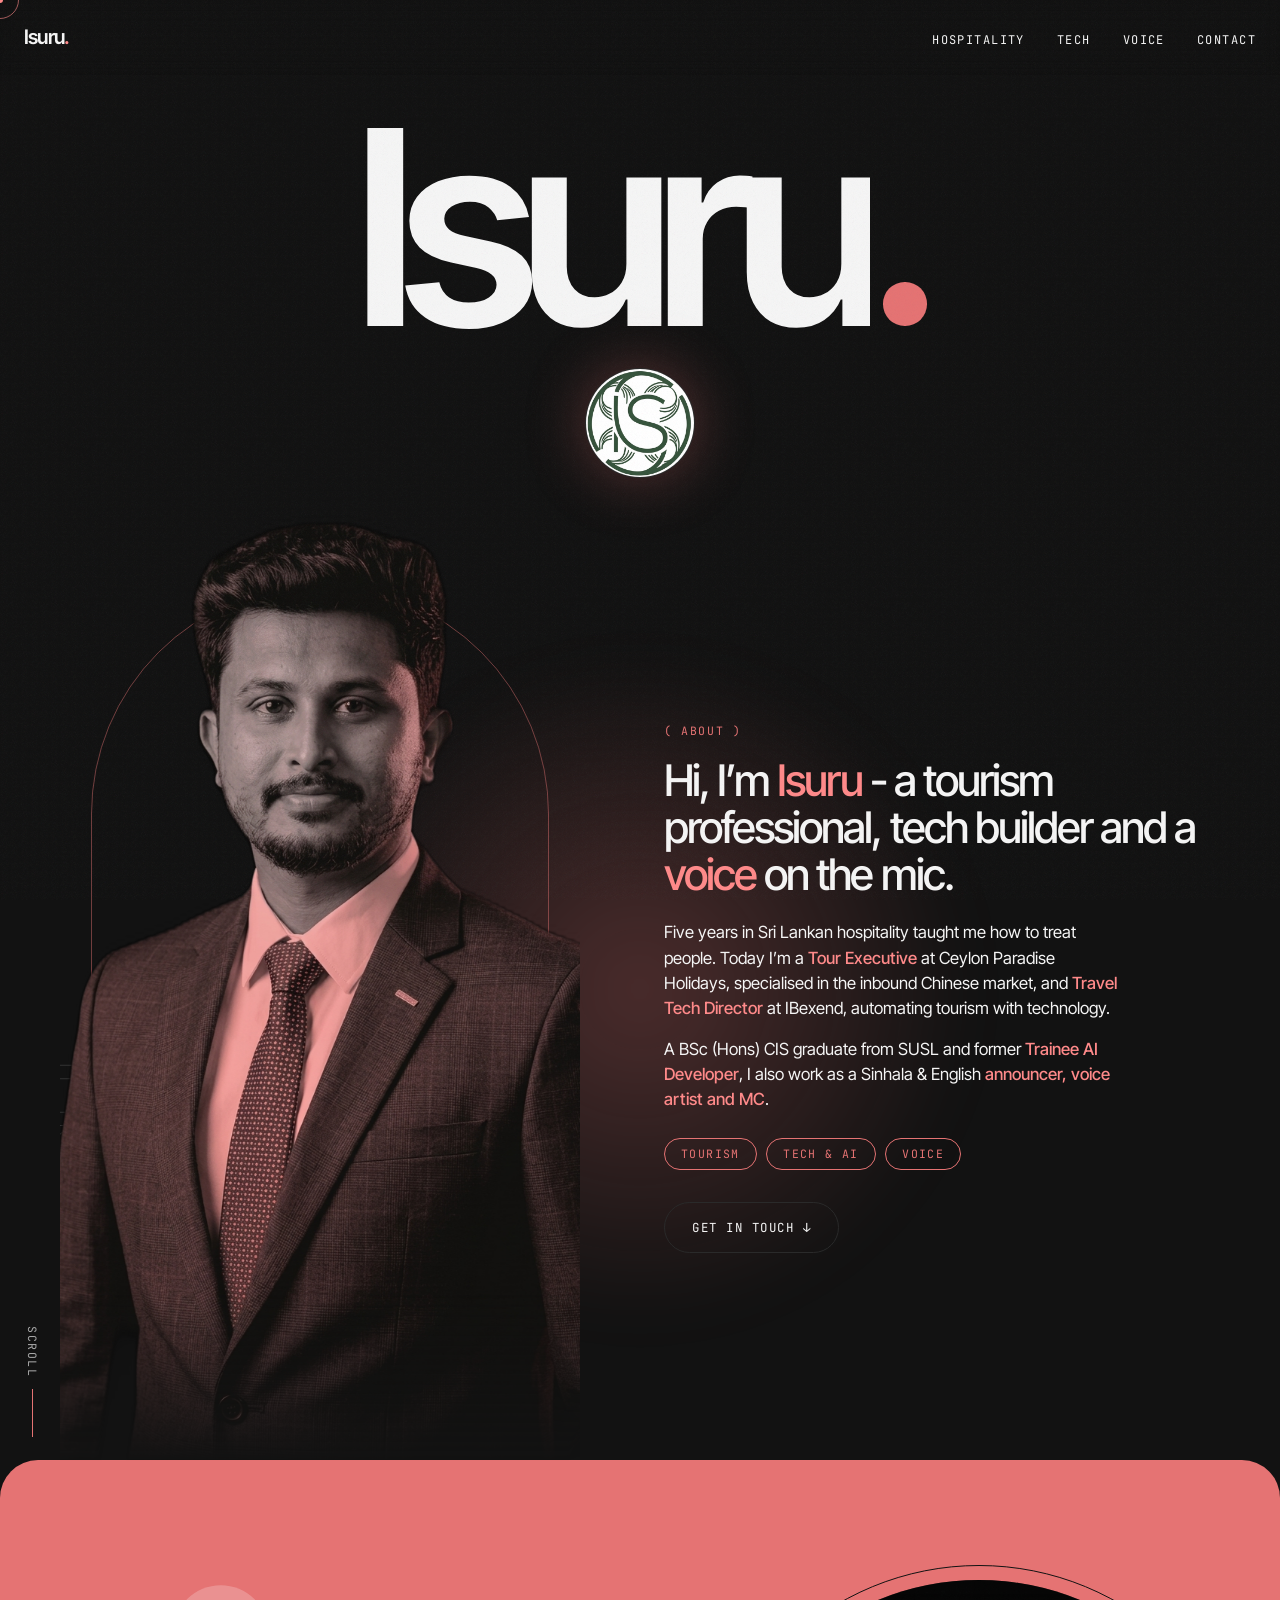
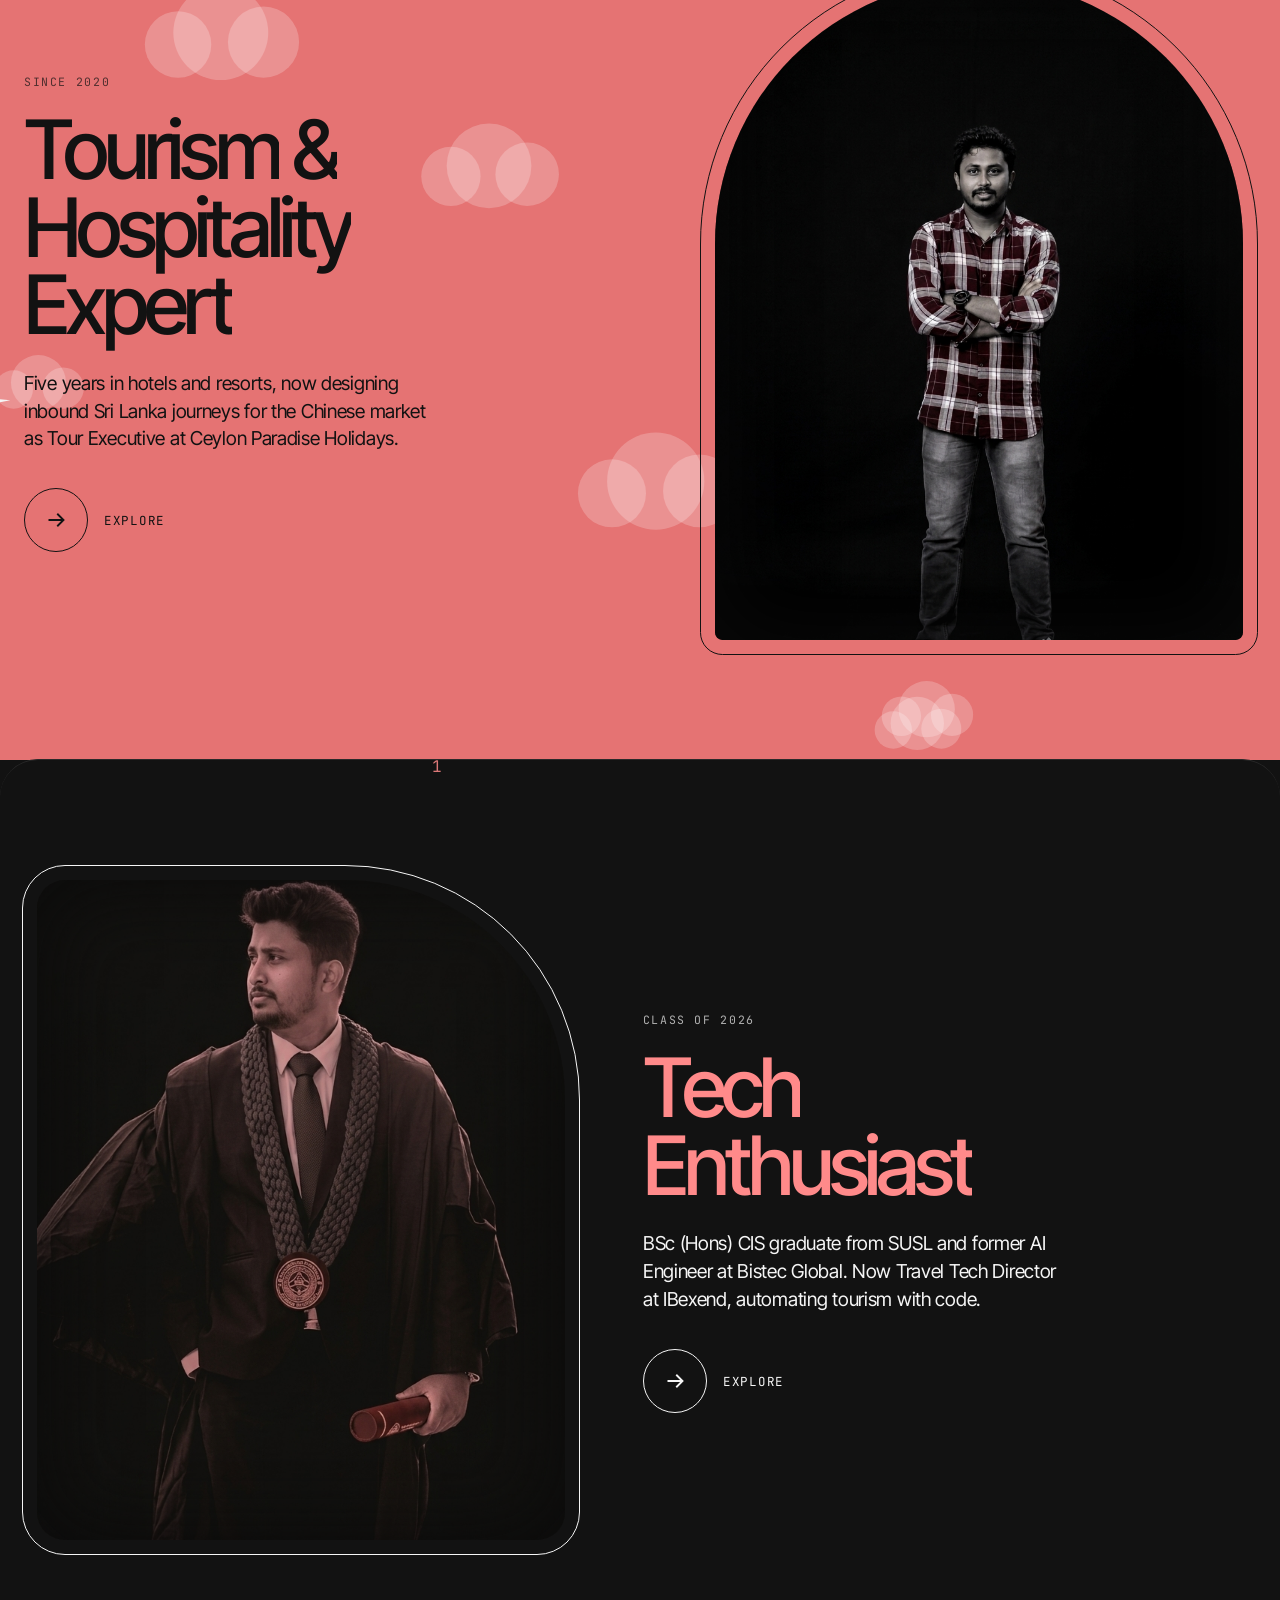
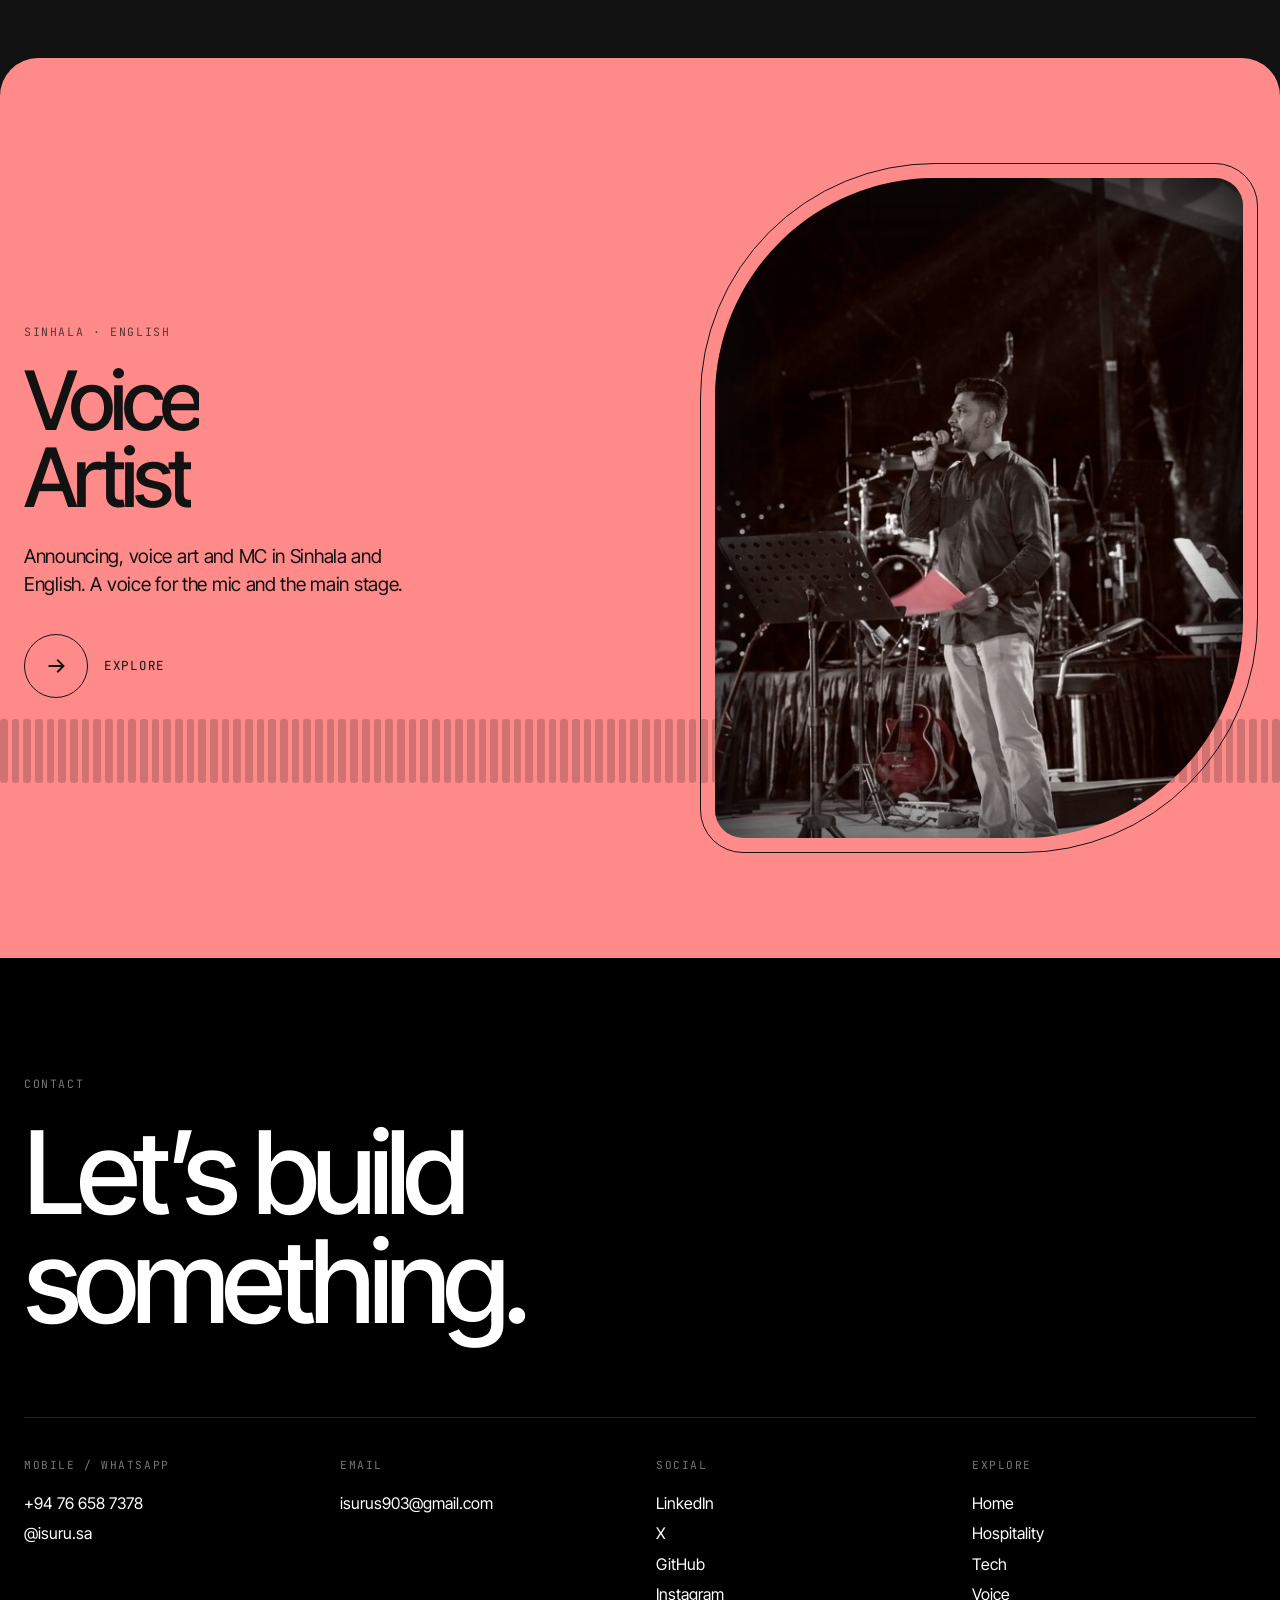
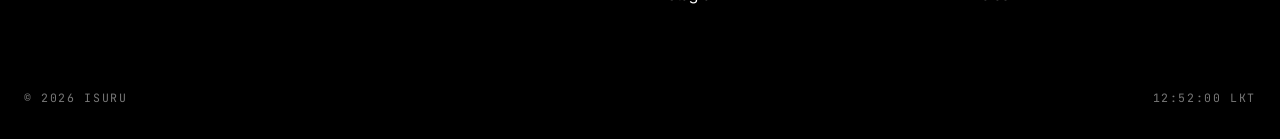
==== index.html @ de9cb466 "Enhance index.html with metadata and content updates Added Open Graph and Twitter Card metadata for " ====
<!doctype html>
<html lang="en">
<head>
  <meta charset="utf-8">
  <meta name="viewport" content="width=device-width,initial-scale=1">
  <title>Isuru | Tourism, Tech & Voice</title>
  <meta name="description" content="Personal portfolio of Isuru: tourism and hospitality expert, tech enthusiast and voice artist from Sri Lanka.">
  <meta name="theme-color" content="#121212">
  <link rel="icon" href="img/logo-icon.png">
  
  <!-- Fonts & Styles -->
  <link rel="preconnect" href="https://fonts.googleapis.com">
  <link rel="preconnect" href="https://fonts.gstatic.com" crossorigin>
  <link href="https://fonts.googleapis.com/css2?family=Inter+Tight:wght@400;500;600&family=JetBrains+Mono:wght@400;500&display=swap" rel="stylesheet">
  <link rel="stylesheet" href="css/style.css">

  <!-- Open Graph / Social Media Snippets -->
  <meta property="og:type" content="website">
  <meta property="og:url" content="https://helloisuru.vercel.app/">
  <meta property="og:title" content="Isuru | Tourism, Tech & Voice">
  <meta property="og:description" content="Personal portfolio of Isuru: tourism and hospitality expert, travel tech director, and voice artist from Sri Lanka.">
  <meta property="og:image" content="https://helloisuru.vercel.app/img/head-cutout.png">

  <!-- Twitter Card Snippets -->
  <meta name="twitter:card" content="summary_large_image">
  <meta name="twitter:title" content="Isuru | Tourism, Tech & Voice">
  <meta name="twitter:description" content="Personal portfolio of Isuru: tourism and hospitality expert, travel tech director, and voice artist from Sri Lanka.">
  <meta name="twitter:image" content="https://helloisuru.vercel.app/img/head-cutout.png">

  <!-- JSON-LD Structured Data for Google Sitelinks & Rich Search -->
  <script type="application/ld+json">
  {
    "@context": "https://schema.org",
    "@graph": [
      {
        "@type": "WebSite",
        "@id": "https://helloisuru.vercel.app/#website",
        "url": "https://helloisuru.vercel.app/",
        "name": "Isuru Portfolio",
        "description": "Tourism, Tech & Voice Portfolio of Isuru",
        "publisher": {
          "@type": "Person",
          "name": "Isuru Sampath Aththanayake",
          "jobTitle": "Travel Tech Director & Tourism Professional",
          "url": "https://helloisuru.vercel.app/",
          "sameAs": [
            "https://www.linkedin.com/in/isuru-aththanayake-7a70ab220/",
            "https://github.com/isuru963",
            "https://x.com/isuru_99",
            "https://instagram.com/isuru.s.a"
          ]
        },
        "hasPart": [
          {
            "@type": "WebPage",
            "name": "Hospitality & Tourism",
            "url": "https://helloisuru.vercel.app/hospitality.html"
          },
          {
            "@type": "WebPage",
            "name": "Travel Tech",
            "url": "https://helloisuru.vercel.app/tech.html"
          },
          {
            "@type": "WebPage",
            "name": "Voice Artist",
            "url": "https://helloisuru.vercel.app/voice.html"
          }
        ]
      },
      {
        "@type": "SiteNavigationElement",
        "name": "Hospitality",
        "url": "https://helloisuru.vercel.app/hospitality.html"
      },
      {
        "@type": "SiteNavigationElement",
        "name": "Tech",
        "url": "https://helloisuru.vercel.app/tech.html"
      },
      {
        "@type": "SiteNavigationElement",
        "name": "Voice",
        "url": "https://helloisuru.vercel.app/voice.html"
      }
    ]
  }
  </script>
</head>
<body>
<div id="bar"></div>
<div class="cur"></div>
<div class="ring"><small></small></div>
<div id="curtain"><div><b>Isuru<span style="color:var(--red)">.</span></b><i></i></div></div>

<nav class="top">
  <div class="wrap">
    <a href="index.html" class="brand-n">Isuru<em>.</em></a>
    <ul>
      <li><a class="l" href="hospitality.html">Hospitality</a></li>
      <li><a class="l" href="tech.html">Tech</a></li>
      <li><a class="l" href="voice.html">Voice</a></li>
      <li><a class="l" href="#contact">Contact</a></li>
    </ul>
  </div>
</nav>

<main>
  <section class="hero">
    <h1 data-split class="auto">Isuru<span class="dotc"></span></h1>
    <img class="icon rv" style="--d:.5s" src="img/logo-icon.png" alt="Isuru logo icon">
    
    <div class="hero-row">
      <div class="portrait rv" style="--d:.8s">
        <img src="img/head-cutout.png" alt="Portrait of Isuru">
      </div>
      <div class="bio">
        <span class="mono rv" style="color:var(--red)">( About )</span>
        <h2 class="rv" style="--d:.1s">Hi, I’m <em>Isuru</em> - a tourism professional, tech builder and a <em>voice</em> on the mic.</h2>
        <p class="rv" style="--d:.2s">Five years in Sri Lankan hospitality taught me how to treat people. Today I’m a <b>Tour Executive</b> at Ceylon Paradise Holidays, specialised in the inbound Chinese market, and <b>Travel Tech Director</b> at IBexend, automating tourism with technology.</p>
        <p class="rv" style="--d:.3s">A BSc (Hons) CIS graduate from SUSL and former <b>Trainee AI Developer</b>, I also work as a Sinhala &amp; English <b>announcer, voice artist and MC</b>.</p>
        <div class="chips rv" style="--d:.4s">
          <span>Tourism</span>
          <span>Tech &amp; AI</span>
          <span>Voice</span>
        </div>
        <a class="btn rv" style="--d:.5s" href="#contact" data-cur="">Get in touch ↓</a>
      </div>
    </div>
    <span class="scroll mono">Scroll</span>
  </section>

  <section class="stack">
    <a class="band red l0" href="hospitality.html" data-cur="OPEN" data-dk="1" aria-label="Hospitality & Tourism Services">
      <canvas class="live" data-live="plane" data-ink="#F5F5F5" data-cloud="rgba(255,255,255,.22)"></canvas>
      <div class="bin">
        <div class="txt">
          <span class="mono rv">Since 2020</span>
          <h2 data-split>Tourism &amp;<br>Hospitality<br>Expert</h2>
          <p class="rv" style="--d:.15s">Five years in hotels and resorts, now designing inbound Sri Lanka journeys for the Chinese market as Tour Executive at Ceylon Paradise Holidays.</p>
          <span class="go rv" style="--d:.25s">
            <span class="arrow"><svg viewBox="0 0 16 16" fill="none" stroke="currentColor" stroke-width="1.5"><path d="M2 8h12M9 3l5 5-5 5"/></svg></span>Explore
          </span>
        </div>
        <div class="fig rv" style="--d:.1s">
          <img src="img/isa1.jpg" alt="Isuru Hospitality Experience" style="object-position:50% 20%" loading="lazy">
        </div>
      </div>
    </a>

    <a class="band blk l" href="tech.html" data-cur="OPEN" aria-label="Travel Tech & Software Services">
      <canvas class="live" data-live="binary" data-ink="#E57373"></canvas>
      <div class="bin">
        <div class="txt">
          <span class="mono rv">Class of 2026</span>
          <h2 data-split>Tech<br>Enthusiast</h2>
          <p class="rv" style="--d:.15s">BSc (Hons) CIS graduate from SUSL and former AI Engineer at Bistec Global. Now Travel Tech Director at IBexend, automating tourism with code.</p>
          <span class="go rv" style="--d:.25s">
            <span class="arrow"><svg viewBox="0 0 16 16" fill="none" stroke="currentColor" stroke-width="1.5"><path d="M2 8h12M9 3l5 5-5 5"/></svg></span>Explore
          </span>
        </div>
        <div class="fig rv" style="--d:.1s">
          <img src="img/graduate.jpg" alt="Isuru Graduation Photo" style="object-position:50% 25%" loading="lazy">
        </div>
      </div>
    </a>

    <a class="band cor" href="voice.html" data-cur="OPEN" data-dk="1" aria-label="Voice Artist and Announcer Portfolio">
      <div class="wave" data-react></div>
      <div class="bin">
        <div class="txt">
          <span class="mono rv">Sinhala · English</span>
          <h2 data-split>Voice<br>Artist</h2>
          <p class="rv" style="--d:.15s">Announcing, voice art and MC in Sinhala and English. A voice for the mic and the main stage.</p>
          <span class="go rv" style="--d:.25s">
            <span class="arrow"><svg viewBox="0 0 16 16" fill="none" stroke="currentColor" stroke-width="1.5"><path d="M2 8h12M9 3l5 5-5 5"/></svg></span>Explore
          </span>
        </div>
        <div class="fig rv" style="--d:.1s">
          <img src="img/announce.jpg" alt="Isuru Voice Art & MC" style="object-position:50% 30%" loading="lazy">
        </div>
      </div>
    </a>
  </section>
</main>

<footer id="contact">
  <div class="wrap">
    <span class="mono" style="color:#777">Contact</span>
    <a class="big" href="mailto:isurus903@gmail.com" data-cur="MAIL">Let’s build<br>something.</a>
    
    <div class="fg">
      <div>
        <h4>Mobile / WhatsApp</h4>
        <a href="https://wa.me/94766587378" target="_blank" rel="noopener">+94 76 658 7378</a>
        <a href="https://wa.me/94766587378" target="_blank" rel="noopener">@isuru.sa</a>
      </div>
      <div>
        <h4>Email</h4>
        <a href="mailto:isurus903@gmail.com">isurus903@gmail.com</a>
      </div>
      <div>
        <h4>Social</h4>
        <a href="https://www.linkedin.com/in/isuru-aththanayake-7a70ab220/" target="_blank" rel="noopener">LinkedIn</a>
        <a href="https://x.com/isuru_99" target="_blank" rel="noopener">X</a>
        <a href="https://github.com/isuru963" target="_blank" rel="noopener">GitHub</a>
        <a href="https://instagram.com/isuru.s.a" target="_blank" rel="noopener">Instagram</a>
      </div>
      <div>
        <h4>Explore</h4>
        <a href="index.html">Home</a>
        <a href="hospitality.html">Hospitality</a>
        <a href="tech.html">Tech</a>
        <a href="voice.html">Voice</a>
      </div>
    </div>
    
    <div class="legal mono">
      <span>© 2026 Isuru</span>
      <span id="clock">Sri Lanka</span>
    </div>
  </div>
</footer>

<script src="js/main.js"></script>
</body>
</html>
---- css/style.css ----
:root{--bg:#121212;--bg2:#1A1A1A;--red:#E57373;--coral:#FF8A8A;--tx:#F5F5F5;--mute:#A8A8A8;--line:#2A2A2A;--ease:cubic-bezier(.7,0,.2,1);--f:'Inter Tight','Helvetica Neue',Arial,sans-serif;--m:'JetBrains Mono',ui-monospace,Menlo,monospace}
*{box-sizing:border-box;margin:0;padding:0}
html{scroll-behavior:smooth;-webkit-text-size-adjust:100%}
body{background:var(--bg);color:var(--tx);font-family:var(--f);font-weight:400;line-height:1.5;overflow-x:hidden;-webkit-font-smoothing:antialiased}
a{color:inherit;text-decoration:none}img{display:block;max-width:100%}
::selection{background:var(--red);color:#000}
.mono{font-family:var(--m);font-size:.72rem;letter-spacing:.14em;text-transform:uppercase;color:var(--mute)}
.wrap{width:min(1240px,100% - 3rem);margin-inline:auto}
body::before{content:"";position:fixed;inset:0;z-index:90;pointer-events:none;opacity:.05;background-image:url("data:image/svg+xml,%3Csvg xmlns='http://www.w3.org/2000/svg' width='160' height='160'%3E%3Cfilter id='n'%3E%3CfeTurbulence baseFrequency='.9' numOctaves='2'/%3E%3C/filter%3E%3Crect width='100%25' height='100%25' filter='url(%23n)'/%3E%3C/svg%3E")}
#bar{position:fixed;top:0;left:0;height:2px;width:100%;background:linear-gradient(90deg,var(--red),var(--coral));transform-origin:0 50%;transform:scaleX(0);z-index:100}
.cur,.ring{position:fixed;top:0;left:0;pointer-events:none;z-index:120;border-radius:50%;display:none}
@media(pointer:fine){.cur,.ring{display:block}body,a,button{cursor:none}}
.cur{width:6px;height:6px;background:var(--coral);margin:-3px 0 0 -3px}
.ring{width:38px;height:38px;margin:-19px 0 0 -19px;border:1px solid rgba(255,138,138,.6);transition:width .3s var(--ease),height .3s var(--ease),margin .3s var(--ease),background .3s}
.ring.big{width:84px;height:84px;margin:-42px 0 0 -42px;background:rgba(229,115,115,.14)}
.ring small{position:absolute;inset:0;display:grid;place-items:center;font:500 .6rem var(--m);letter-spacing:.14em;color:var(--tx);opacity:0;transition:.3s}
.ring.big small{opacity:1}
#curtain{position:fixed;inset:0;background:#0b0b0b;z-index:110;display:grid;place-items:center;transform:translateY(0);transition:transform .9s var(--ease)}
#curtain.out{transform:translateY(-100%)}
#curtain b{font:500 clamp(3rem,10vw,7rem)/1 var(--f);letter-spacing:-.05em;color:var(--tx);display:block}
#curtain i{display:block;height:1px;background:var(--red);width:0;margin-top:1rem;transition:width 1s var(--ease)}
#curtain.go i{width:100%}
nav.top{position:fixed;inset:0 0 auto 0;z-index:60;padding:1.4rem 0;mix-blend-mode:difference}
nav.top .wrap{display:flex;justify-content:space-between;align-items:center}
.brand-n{font-weight:600;font-size:1.25rem;letter-spacing:-.04em}.brand-n em{color:var(--coral);font-style:normal}
nav ul{display:flex;gap:2rem;list-style:none}
nav a.l{font:.75rem var(--m);letter-spacing:.12em;text-transform:uppercase;position:relative;padding:.3rem 0}
nav a.l::after{content:"";position:absolute;left:0;bottom:0;height:1px;width:100%;background:currentColor;transform:scaleX(0);transform-origin:right;transition:transform .5s var(--ease)}
nav a.l:hover::after{transform:scaleX(1);transform-origin:left}
@media(max-width:720px){nav ul li:not(:last-child){display:none}}
.w{display:inline-block;overflow:hidden;vertical-align:top;padding-bottom:.12em;margin-bottom:-.12em}
.w>span{display:inline-block;transform:translateY(110%);transition:transform 1.1s var(--ease);transition-delay:calc(var(--i)*60ms + var(--base,0ms))}
.on .w>span,.w.on>span{transform:none}
.rv{opacity:0;transform:translateY(36px);transition:opacity 1s var(--ease),transform 1s var(--ease);transition-delay:var(--d,0s)}
.rv.on{opacity:1;transform:none}
.hero{min-height:100svh;padding-top:7rem;text-align:center;position:relative;overflow:hidden;display:flex;flex-direction:column;align-items:center}
.hero::before{content:"";position:absolute;width:80vmin;height:80vmin;left:50%;top:48%;transform:translate(-50%,-10%);background:radial-gradient(circle,rgba(229,115,115,.28),transparent 65%);filter:blur(30px);animation:pulse 7s ease-in-out infinite}
@keyframes pulse{50%{opacity:.55;transform:translate(-50%,-10%) scale(1.15)}}
.hero h1{font-weight:600;font-size:clamp(5.5rem,22vw,17rem);letter-spacing:-.07em;line-height:.85;position:relative;z-index:2}
.hero h1 .dot{color:var(--red)}
.icon{width:clamp(72px,9vw,108px);aspect-ratio:1;border-radius:50%;margin:1.6rem auto 0;position:relative;z-index:3;box-shadow:0 0 0 1px var(--line),0 0 60px rgba(229,115,115,.35);animation:spin 40s linear infinite paused}
.icon:hover{animation-play-state:running}
@keyframes spin{to{transform:rotate(360deg)}}
.tag{margin-top:1rem;position:relative;z-index:3}
.portrait{position:relative;z-index:1;width:min(560px,92vw);margin-top:-1rem;-webkit-mask-image:linear-gradient(#000 70%,transparent);mask-image:linear-gradient(#000 70%,transparent)}
.portrait img{width:100%;will-change:transform}
.scroll{position:absolute;bottom:1.5rem;left:1.5rem;z-index:4;writing-mode:vertical-rl}
.scroll::after{content:"";display:inline-block;width:1px;height:48px;background:var(--red);margin-top:.7rem;animation:drip 2s ease-in-out infinite}
@keyframes drip{0%{transform:scaleY(0);transform-origin:top}50%{transform:scaleY(1);transform-origin:top}51%{transform-origin:bottom}100%{transform:scaleY(0);transform-origin:bottom}}
.marq{border-block:1px solid var(--line);overflow:hidden;padding:1.1rem 0;background:var(--bg2)}
.marq div{display:flex;gap:3rem;width:max-content;animation:mq 30s linear infinite;font-size:clamp(1.5rem,3.5vw,2.6rem);letter-spacing:-.03em;font-weight:500}
.marq span:nth-child(even){color:var(--red)}
.marq:hover div{animation-play-state:paused}
@keyframes mq{to{transform:translateX(-50%)}}
.sec{padding:8rem 0 6rem}
.sec-h{display:flex;justify-content:space-between;align-items:end;margin-bottom:3rem;gap:2rem;flex-wrap:wrap}
.h2{font-size:clamp(2.2rem,5.5vw,4.6rem);font-weight:500;letter-spacing:-.05em;line-height:1}
.cards{display:grid;grid-template-columns:repeat(3,1fr);gap:1.2rem;perspective:1200px}
@media(max-width:900px){.cards{grid-template-columns:1fr}}
.card{position:relative;display:block;aspect-ratio:3/4.2;border-radius:22px;overflow:hidden;background:var(--bg2);border:1px solid var(--line);transform-style:preserve-3d;transition:transform .25s ease-out,border-color .4s}
@media(max-width:900px){.card{aspect-ratio:4/5}}
.card:hover{border-color:var(--red)}
.card img{position:absolute;inset:0;width:100%;height:100%;object-fit:cover;transition:transform 1.4s var(--ease),filter .6s;filter:grayscale(.35) brightness(.8)}
.card:hover img{transform:scale(1.08);filter:none}
.card::after{content:"";position:absolute;inset:0;background:linear-gradient(transparent 35%,rgba(10,10,10,.92)),radial-gradient(400px circle at var(--mx,50%) var(--my,50%),rgba(255,138,138,.22),transparent 60%)}
.card .in{position:absolute;inset:auto 0 0 0;padding:1.6rem;z-index:2;transform:translateZ(50px)}
.card .n{position:absolute;top:1.4rem;left:1.6rem;z-index:2}
.card h3{font-size:clamp(1.6rem,2.6vw,2.2rem);letter-spacing:-.04em;font-weight:500;line-height:1.05;margin:.5rem 0 1rem}
.arrow{display:inline-grid;place-items:center;width:46px;height:46px;border-radius:50%;border:1px solid rgba(255,255,255,.35);transition:.5s var(--ease)}
.card:hover .arrow{background:var(--red);border-color:var(--red);transform:rotate(-45deg)}
.arrow svg{width:16px}
.about{display:grid;grid-template-columns:1fr 2fr;gap:3rem;padding:2rem 0 8rem}
@media(max-width:800px){.about{grid-template-columns:1fr}}
.about p{font-size:clamp(1.4rem,2.8vw,2.3rem);line-height:1.25;letter-spacing:-.03em;color:var(--mute)}
.about p b{color:var(--tx);font-weight:500}
.sub{display:grid;grid-template-columns:5fr 7fr;gap:4rem;padding:8rem 0 5rem;align-items:start}
@media(max-width:900px){.sub{grid-template-columns:1fr;gap:2rem}}
.cover{position:sticky;top:5.5rem;border-radius:24px;overflow:hidden;border:1px solid var(--line);aspect-ratio:4/5;background:var(--bg2)}
@media(max-width:900px){.cover{position:relative;top:0}}
.cover img{width:100%;height:118%;object-fit:cover;will-change:transform}
.cover::after{content:"";position:absolute;inset:0;background:linear-gradient(transparent 60%,rgba(18,18,18,.6));pointer-events:none}
.sub h1{font-size:clamp(2.8rem,7vw,6rem);font-weight:500;letter-spacing:-.06em;line-height:.95;margin:1rem 0 2rem}
.sub h1 em{font-style:normal;color:var(--red)}
.lead{font-size:clamp(1.15rem,1.8vw,1.5rem);color:var(--mute);max-width:36ch;letter-spacing:-.02em}
.lead b{color:var(--tx);font-weight:500}
.stats{display:grid;grid-template-columns:repeat(3,1fr);gap:1px;background:var(--line);border:1px solid var(--line);border-radius:16px;overflow:hidden;margin:3rem 0}
.stats div{background:var(--bg);padding:1.4rem 1rem}
.stats strong{display:block;font-size:clamp(1.8rem,4vw,3rem);letter-spacing:-.05em;font-weight:500;color:var(--coral)}
.tl{list-style:none;border-left:1px solid var(--line);margin:1rem 0 3rem 4px}
.tl li{position:relative;padding:0 0 2.4rem 2rem}
.tl li::before{content:"";position:absolute;left:-5px;top:.45rem;width:9px;height:9px;border-radius:50%;background:var(--red);box-shadow:0 0 0 5px rgba(229,115,115,.15)}
.tl h3{font-weight:500;font-size:1.5rem;letter-spacing:-.03em;margin:.3rem 0}
.tl p{color:var(--mute);max-width:52ch}
.brands{display:flex;flex-wrap:wrap;gap:.8rem;margin-top:1.2rem}
.b{display:flex;align-items:center;gap:.7rem;padding:.6rem 1.1rem .6rem .6rem;border:1px solid var(--line);border-radius:99px;background:var(--bg2);font-size:.95rem;transition:.4s var(--ease)}
.b:hover{border-color:var(--red);transform:translateY(-3px)}
.b i{font-style:normal;width:34px;height:34px;border-radius:50%;display:grid;place-items:center;background:linear-gradient(135deg,var(--red),#7a3535);color:#fff;font:600 .7rem var(--m)}
.b img{width:34px;height:34px;border-radius:50%;object-fit:cover}
.grid3{display:grid;grid-template-columns:repeat(3,1fr);gap:1rem;margin:2rem 0}
@media(max-width:600px){.grid3,.stats{grid-template-columns:1fr}}
.tile{padding:1.6rem;border:1px solid var(--line);border-radius:18px;background:var(--bg2);position:relative;overflow:hidden;transition:.5s var(--ease)}
.tile:hover{transform:translateY(-6px);border-color:var(--red)}
.tile h3{font-weight:500;letter-spacing:-.03em;font-size:1.35rem;margin:.6rem 0}
.tile p{color:var(--mute);font-size:.95rem}
.wave{display:flex;gap:4px;align-items:center;height:60px;margin:2rem 0}
.wave i{flex:1;background:var(--red);border-radius:3px;height:20%;animation:wv 1.2s ease-in-out infinite;animation-delay:calc(var(--k)*70ms);opacity:.85}
@keyframes wv{50%{height:100%;background:var(--coral)}}
.btn{display:inline-flex;align-items:center;gap:.7rem;padding:1rem 1.7rem;border:1px solid var(--line);border-radius:99px;font:.78rem var(--m);letter-spacing:.12em;text-transform:uppercase;transition:.4s var(--ease);will-change:transform}
.btn:hover{background:var(--red);border-color:var(--red);color:#000}
.next{display:block;border-block:1px solid var(--line);padding:5rem 0;transition:background .5s}
.next:hover{background:var(--bg2)}
.next .h2{font-size:clamp(2.6rem,9vw,8rem);display:flex;justify-content:space-between;align-items:center;gap:1rem}
.next .h2 span{color:var(--red);transition:transform .6s var(--ease)}
.next:hover .h2 span{transform:translateX(1.2rem)}
footer{background:#000;color:#fff;padding:7rem 0 2rem}
footer .big{display:block;font-size:clamp(2.6rem,9vw,8.5rem);letter-spacing:-.06em;line-height:.95;font-weight:500;margin:1.5rem 0 5rem;word-break:break-word}
footer .big:hover{color:var(--coral)}
.fg{display:grid;grid-template-columns:repeat(4,1fr);gap:2rem;border-top:1px solid #222;padding-top:2.5rem}
@media(max-width:800px){.fg{grid-template-columns:1fr 1fr}}
.fg h4{font:.7rem var(--m);letter-spacing:.14em;text-transform:uppercase;color:#777;margin-bottom:1rem;font-weight:400}
.fg a{display:block;padding:.2rem 0;width:fit-content;transition:color .3s,transform .4s var(--ease)}
.fg a:hover{color:var(--coral);transform:translateX(6px)}
.legal{display:flex;justify-content:space-between;flex-wrap:wrap;gap:1rem;margin-top:5rem;color:#777}
@media(prefers-reduced-motion:reduce){*{animation:none!important;transition-duration:.01s!important}}
/* v2 — dot, hero row, shapes, logos */
.dotc{display:inline-block;width:.16em;height:.16em;border-radius:50%;background:var(--red);margin-left:.05em;transform:scale(0);transition:transform 1s var(--ease) .6s}
.on .dotc{transform:none}
.hero h1{overflow:visible;padding-inline:.05em}
.hero-row{width:min(1240px,100% - 3rem);display:grid;grid-template-columns:1fr 1fr;align-items:end;gap:3rem;position:relative;z-index:2;margin-top:-1rem;text-align:left}
@media(max-width:850px){.hero-row{grid-template-columns:1fr;gap:1rem}}
.hero-row .portrait{width:100%;max-width:520px;margin:0;justify-self:center;-webkit-mask-image:linear-gradient(#000 82%,transparent);mask-image:linear-gradient(#000 82%,transparent)}
.portrait::before{content:"";position:absolute;inset:8% 6% 0;border:1px solid rgba(229,115,115,.45);border-radius:999px 999px 0 0;z-index:-1}
.portrait::after{content:"ISURU";position:absolute;left:-4%;bottom:14%;font:600 clamp(3rem,8vw,7rem)/1 var(--f);letter-spacing:-.06em;color:transparent;-webkit-text-stroke:1px rgba(245,245,245,.14);writing-mode:vertical-rl;transform:rotate(180deg);z-index:-1}
.bio{padding-bottom:5rem}
.bio h2{font-weight:500;font-size:clamp(1.8rem,3.4vw,2.9rem);letter-spacing:-.045em;line-height:1.08;color:var(--tx);margin:1rem 0 1.4rem}
.bio h2 em,.bio p b{font-style:normal;color:var(--coral);font-weight:500}
.bio p{color:var(--tx);opacity:.88;font-size:1.05rem;max-width:46ch;margin-bottom:1rem}
.chips{display:flex;gap:.6rem;flex-wrap:wrap;margin:1.6rem 0 2rem}
.chips span{padding:.45rem 1rem;border:1px solid var(--red);color:var(--red);border-radius:99px;font:.72rem var(--m);letter-spacing:.12em;text-transform:uppercase}
/* card shapes blended into black */
.card::before{content:"";position:absolute;inset:0;z-index:1;pointer-events:none;box-shadow:inset 0 0 90px 16px rgba(10,10,10,.85)}
.card:nth-child(1){border-radius:999px 999px 26px 26px}
.card:nth-child(2){border-radius:26px 190px 26px 26px;margin-top:3.5rem}
.card:nth-child(3){border-radius:190px 26px 26px 26px}
@media(max-width:900px){.card:nth-child(2){margin-top:0}}
.card:nth-child(1) .n{left:50%;transform:translateX(-50%);top:2.4rem}
.card:nth-child(3) .n{left:auto;right:1.8rem}
.card:nth-child(1) .in{text-align:center}.card:nth-child(1) .arrow{margin-inline:auto}
/* cover shapes */
.cover{border:0;outline:1px solid rgba(229,115,115,.55);outline-offset:12px;margin:12px}
.cover::after{background:linear-gradient(transparent 55%,#121212),radial-gradient(circle at 50% 40%,transparent 45%,rgba(18,18,18,.75));box-shadow:inset 0 0 90px 18px rgba(18,18,18,.9)}
.cover.hospitality{border-radius:999px 999px 28px 28px}
.cover.tech{border-radius:28px 220px 28px 28px}
.cover.voice{border-radius:220px 28px 220px 28px}
/* logos */
.brands{gap:.9rem}
.b{padding:.5rem 1.3rem .5rem .5rem}
.lg{position:relative;width:46px;height:46px;border-radius:12px;overflow:hidden;flex:none;display:block}
.lg i{position:absolute;inset:0;display:grid;place-items:center;background:linear-gradient(135deg,var(--red),#7a3535);color:#fff;font:600 .72rem var(--m);font-style:normal;border-radius:0;width:auto;height:auto}
.lg img{position:absolute;inset:0;width:100%;height:100%;object-fit:contain;background:#F5F5F5;padding:4px;border-radius:0}
.hero-row{align-items:center}.bio{padding-bottom:0}
@media(max-width:850px){.bio{padding-bottom:3rem}}
/* v3 — stack bands, live canvases */
nav.top{mix-blend-mode:normal;transition:color .4s;background:linear-gradient(rgba(18,18,18,.7),transparent);-webkit-backdrop-filter:blur(8px);backdrop-filter:blur(8px)}
nav.top.dk{color:#121212;background:none;-webkit-backdrop-filter:none;backdrop-filter:none}nav.top.dk .brand-n em{color:#121212}
.cur.dk{background:#121212}.ring.dk{border-color:#121212}.ring.dk.big{background:rgba(18,18,18,.12)}.ring.dk small{color:#121212}
.hero-row{margin-top:2rem}
.live{position:absolute;inset:0;width:100%;height:100%;z-index:1;pointer-events:none}
.stack{position:relative}
.band{position:sticky;top:0;display:block;height:100svh;overflow:hidden;border-radius:38px 38px 0 0;transform-origin:50% 0;will-change:transform,filter;margin-top:-1px}
.band.red{background:var(--red);color:#121212}.band.blk{background:#121212;color:var(--tx);border-top:1px solid var(--line)}.band.cor{background:var(--coral);color:#121212}
.bin{position:relative;z-index:2;width:min(1240px,100% - 3rem);height:100%;margin:0 auto;display:grid;grid-template-columns:1.05fr .95fr;align-items:center;gap:4rem}
.band.l .bin{grid-template-columns:.95fr 1.05fr}.band.l .fig{order:-1}
.band .mono{color:inherit;opacity:.7}
.band h2{font-size:clamp(2.8rem,6.4vw,6rem);font-weight:500;letter-spacing:-.06em;line-height:.95;margin:1.2rem 0 1.6rem}
.band.blk h2{color:var(--coral)}
.band p{max-width:38ch;font-size:clamp(1.05rem,1.5vw,1.3rem);letter-spacing:-.015em;line-height:1.45;opacity:.88}
.go{display:inline-flex;align-items:center;gap:1rem;margin-top:2.2rem;font:.78rem var(--m);letter-spacing:.14em;text-transform:uppercase}
.band .arrow{width:64px;height:64px;border-color:currentColor}.band .arrow svg{width:20px;transition:color .4s}
.band:hover .arrow{background:currentColor;transform:rotate(-45deg)}
.band.red:hover .arrow svg{color:var(--red)}.band.blk:hover .arrow svg{color:#121212}.band.cor:hover .arrow svg{color:var(--coral)}
.fig{justify-self:center;height:min(76svh,660px);aspect-ratio:4/5;position:relative;overflow:hidden;outline:1px solid currentColor;outline-offset:14px}
.fig img{width:100%;height:100%;object-fit:cover;transition:transform 1.4s var(--ease)}
.band:hover .fig img{transform:scale(1.06)}
.fig::after{content:"";position:absolute;inset:0;box-shadow:inset 0 0 80px 14px rgba(10,10,10,.8);pointer-events:none}
.red .fig{border-radius:999px 999px 28px 28px}.blk .fig{border-radius:28px 220px 28px 28px}.cor .fig{border-radius:220px 28px 220px 28px}
.band .wave{position:absolute;left:0;right:0;bottom:5%;height:36%;margin:0;z-index:1;pointer-events:none}
.band .wave i,.wave i{transition:transform .25s ease-out}
.band .wave i{background:#121212;opacity:.2;animation-name:wv2}
@keyframes wv2{50%{height:100%}}
@media(max-width:900px){.band{position:relative;height:auto;padding:5rem 0;border-radius:28px 28px 0 0}.bin,.band.l .bin{grid-template-columns:1fr;gap:2.5rem}.band.l .fig{order:0}.fig{width:min(100%,360px);height:auto}}
/* sub pages */
.subwrap{position:relative;overflow:clip}.subwrap>.wrap{position:relative;z-index:2}
.sublive{opacity:.5;-webkit-mask-image:linear-gradient(#000 25%,transparent 95%);mask-image:linear-gradient(#000 25%,transparent 95%)}
.sub.flip{grid-template-columns:7fr 5fr}.sub.flip .cover{order:2}
@media(max-width:900px){.sub.flip{grid-template-columns:1fr}.sub.flip .cover{order:0}}
.flight{position:relative;height:46px;margin-top:1.2rem;border-bottom:1px dashed var(--line);overflow:hidden;max-width:560px}
.flight svg{position:absolute;bottom:-4px;left:0;width:34px;fill:var(--red);animation:fly 6s linear infinite}
@keyframes fly{from{transform:translateX(-50px) rotate(-6deg)}50%{transform:translate(240px,-12px) rotate(-14deg)}to{transform:translate(580px,0) rotate(-4deg)}}
#curtain{top:0;left:0;right:0;bottom:auto;height:100vh;height:100lvh}
#curtain.out{transform:translateY(-101%);visibility:hidden;transition:transform .9s var(--ease),visibility 0s .9s}
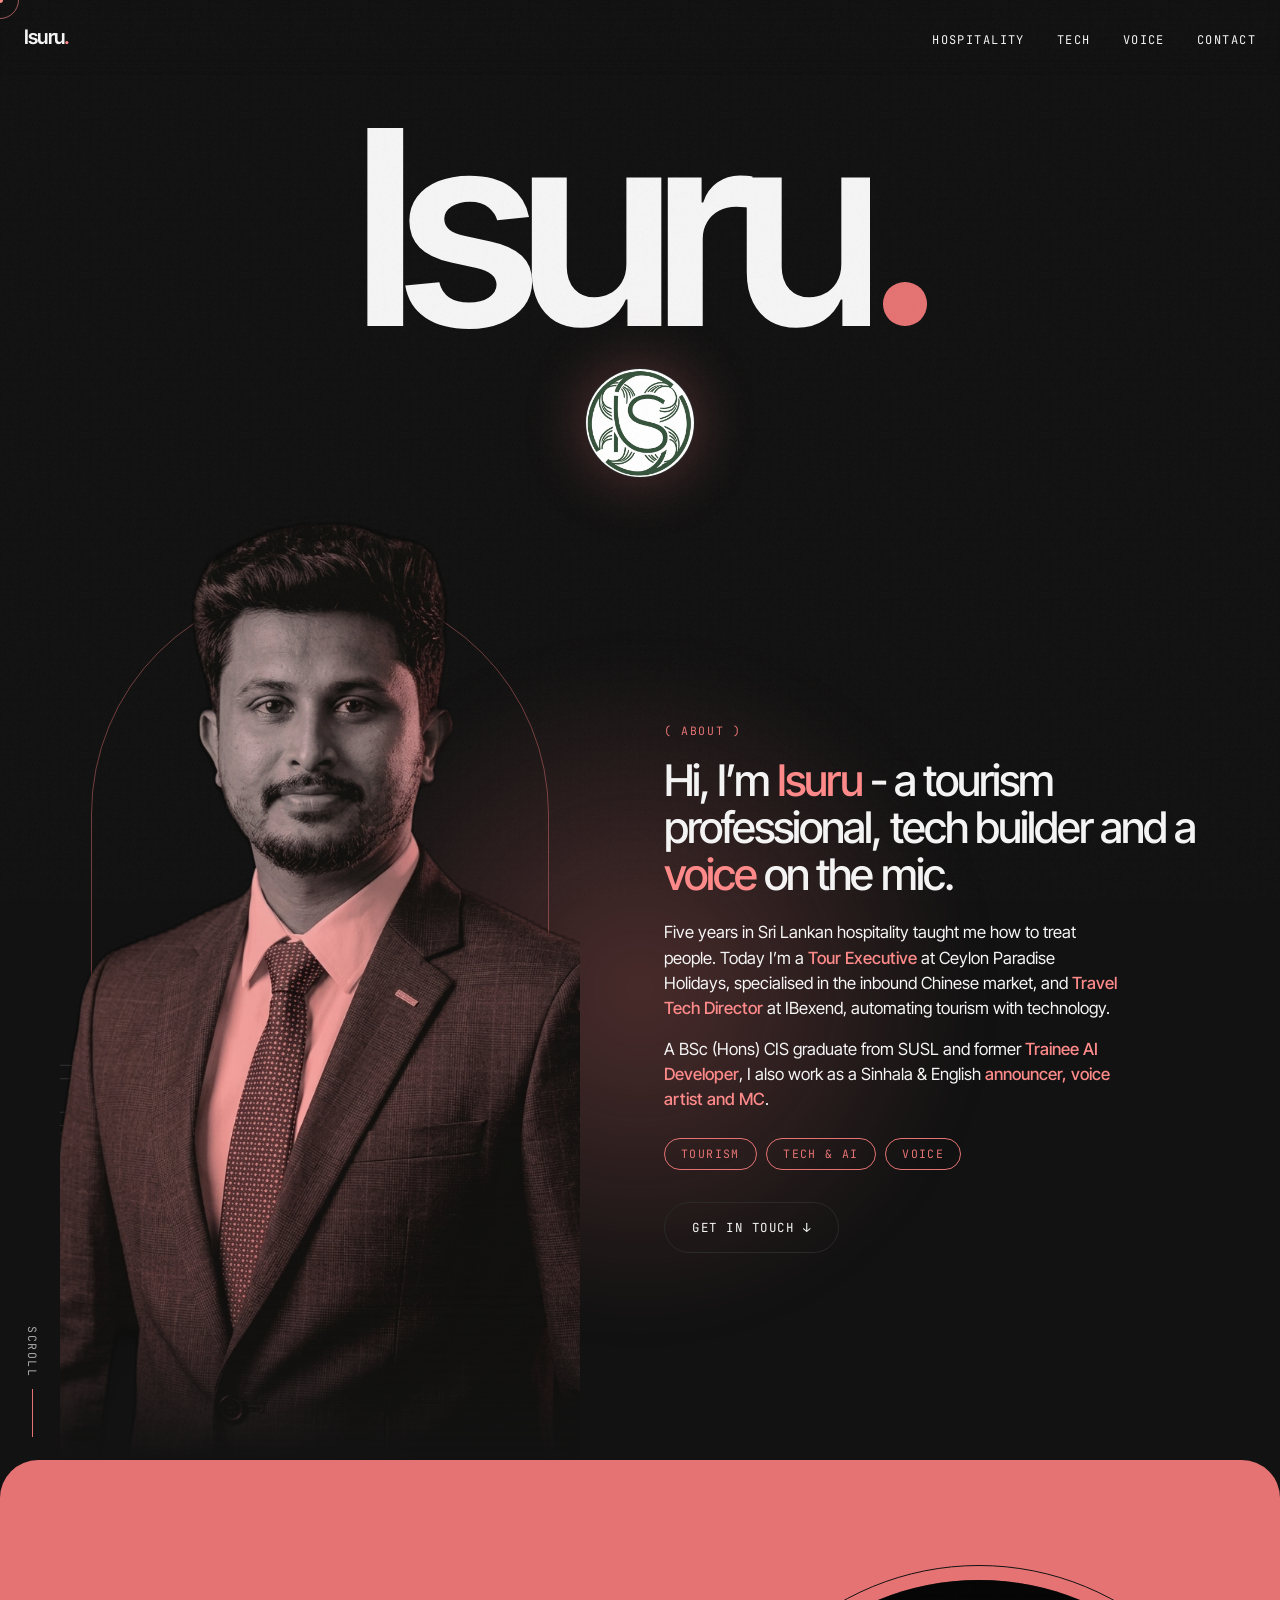
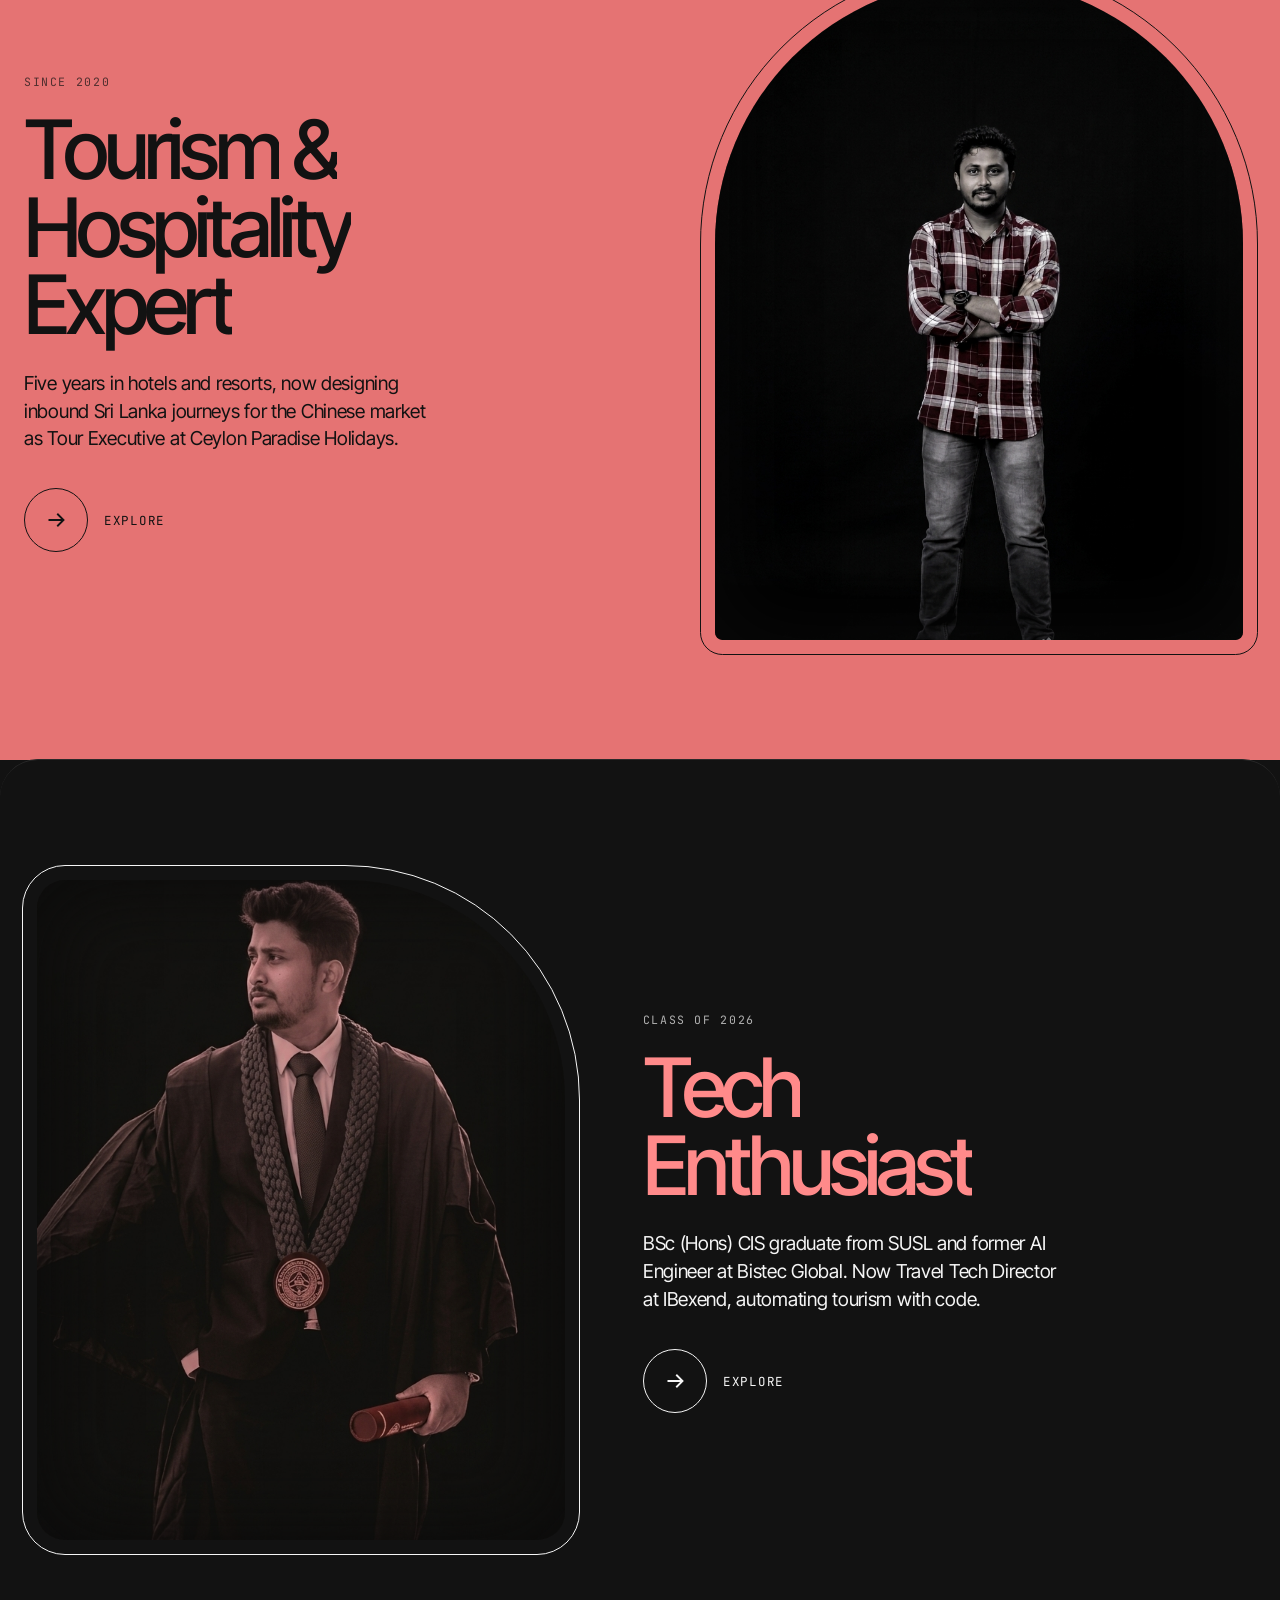
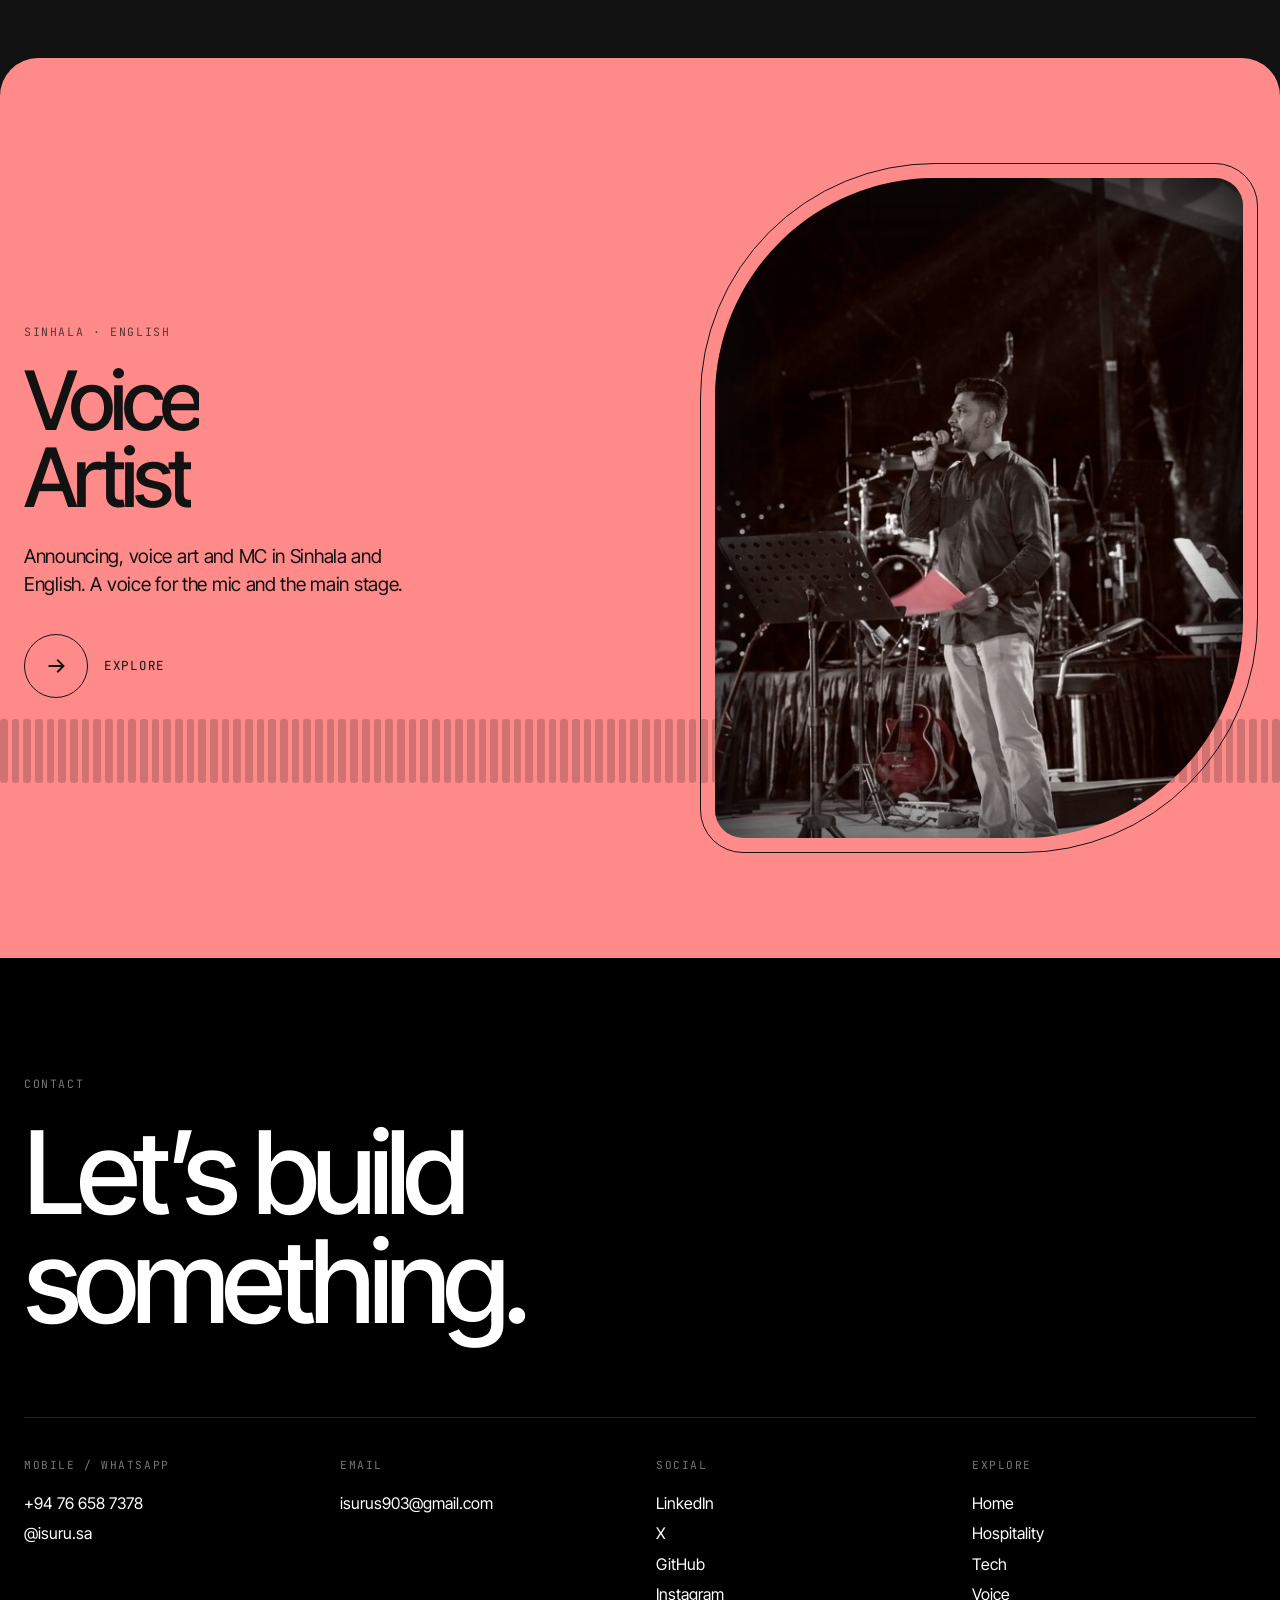
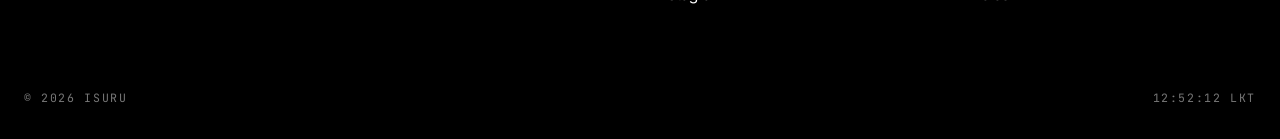
==== commit 1752c513: "Add Twitter image meta tag to index.html Added Twitter image meta tag for better sharing." ====
--- a/index.html
+++ b/index.html
@@ -20,6 +20,7 @@
   <meta property="og:title" content="Isuru | Tourism, Tech & Voice">
   <meta property="og:description" content="Personal portfolio of Isuru: tourism and hospitality expert, travel tech director, and voice artist from Sri Lanka.">
   <meta property="og:image" content="https://helloisuru.vercel.app/img/head-cutout.png">
+  <meta name="twitter:image" content="https://helloisuru.vercel.app/img/head-cutout.png">
 
   <!-- Twitter Card Snippets -->
   <meta name="twitter:card" content="summary_large_image">
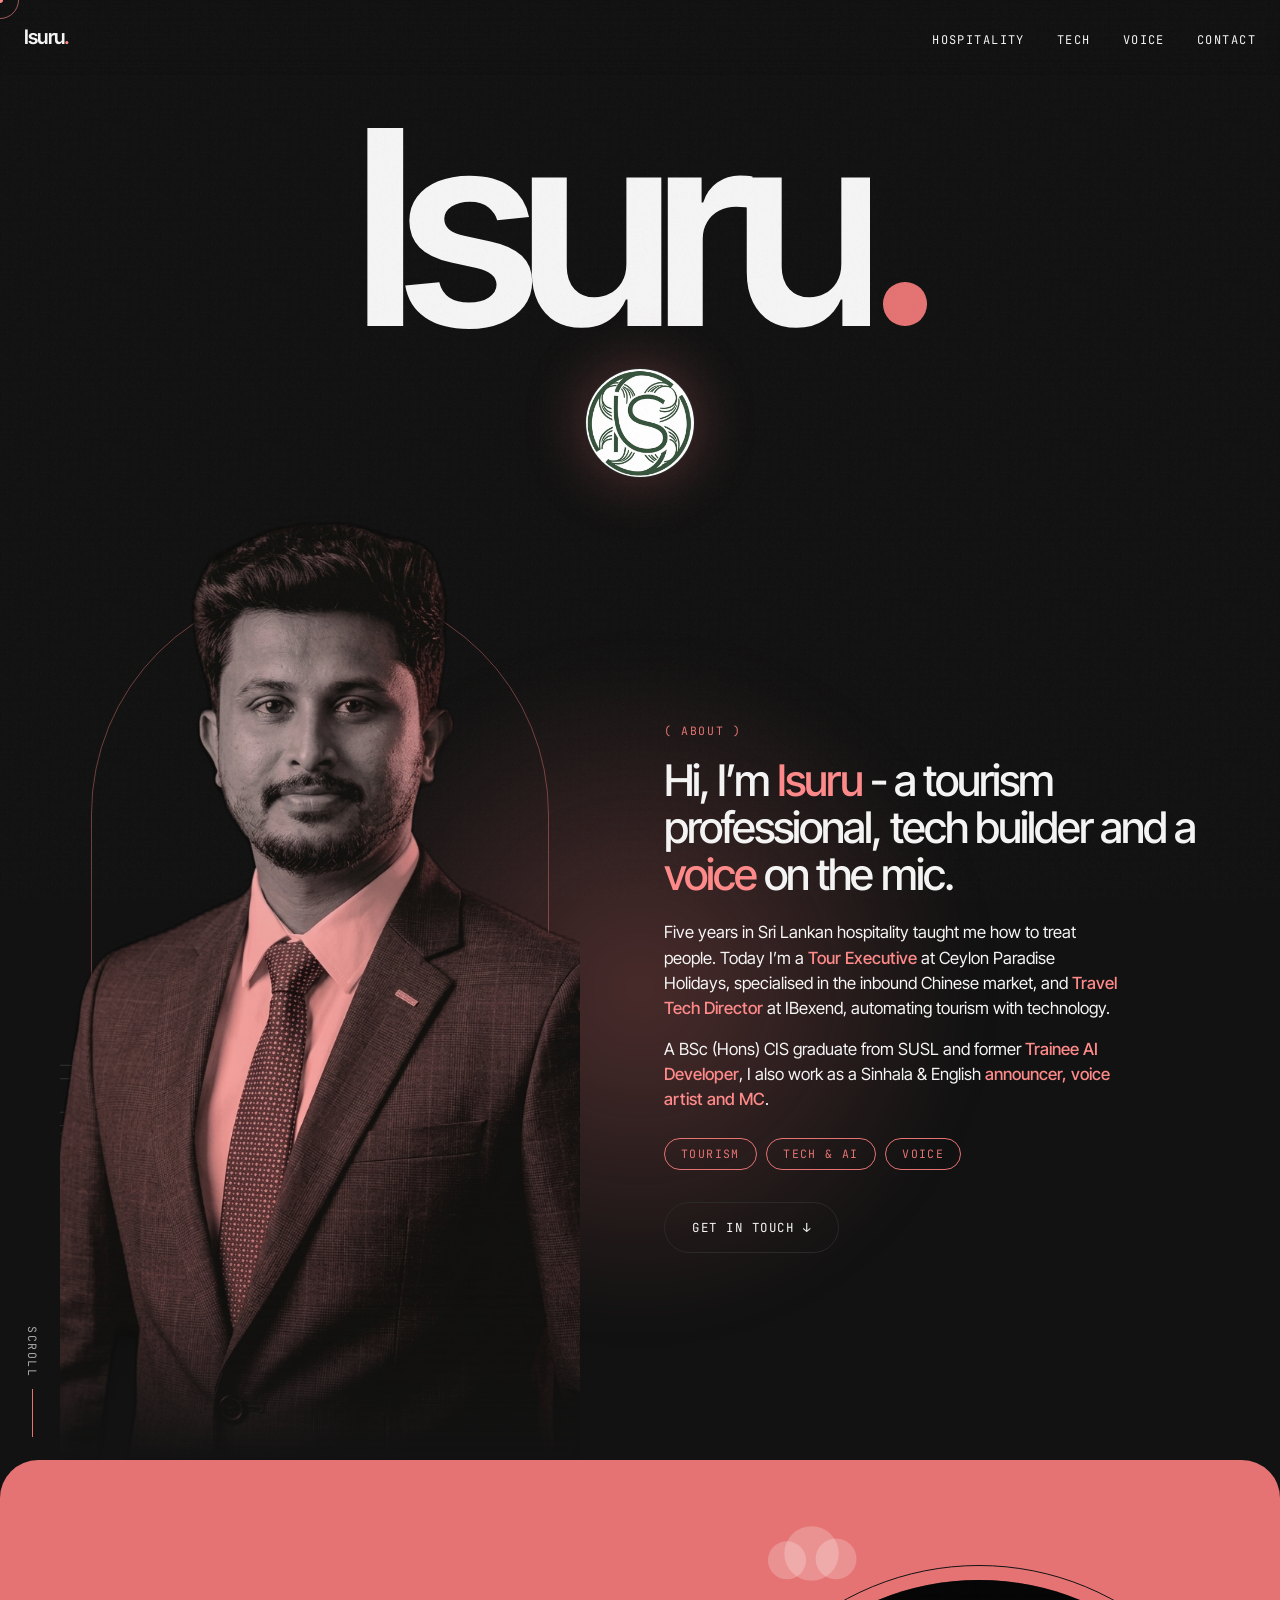
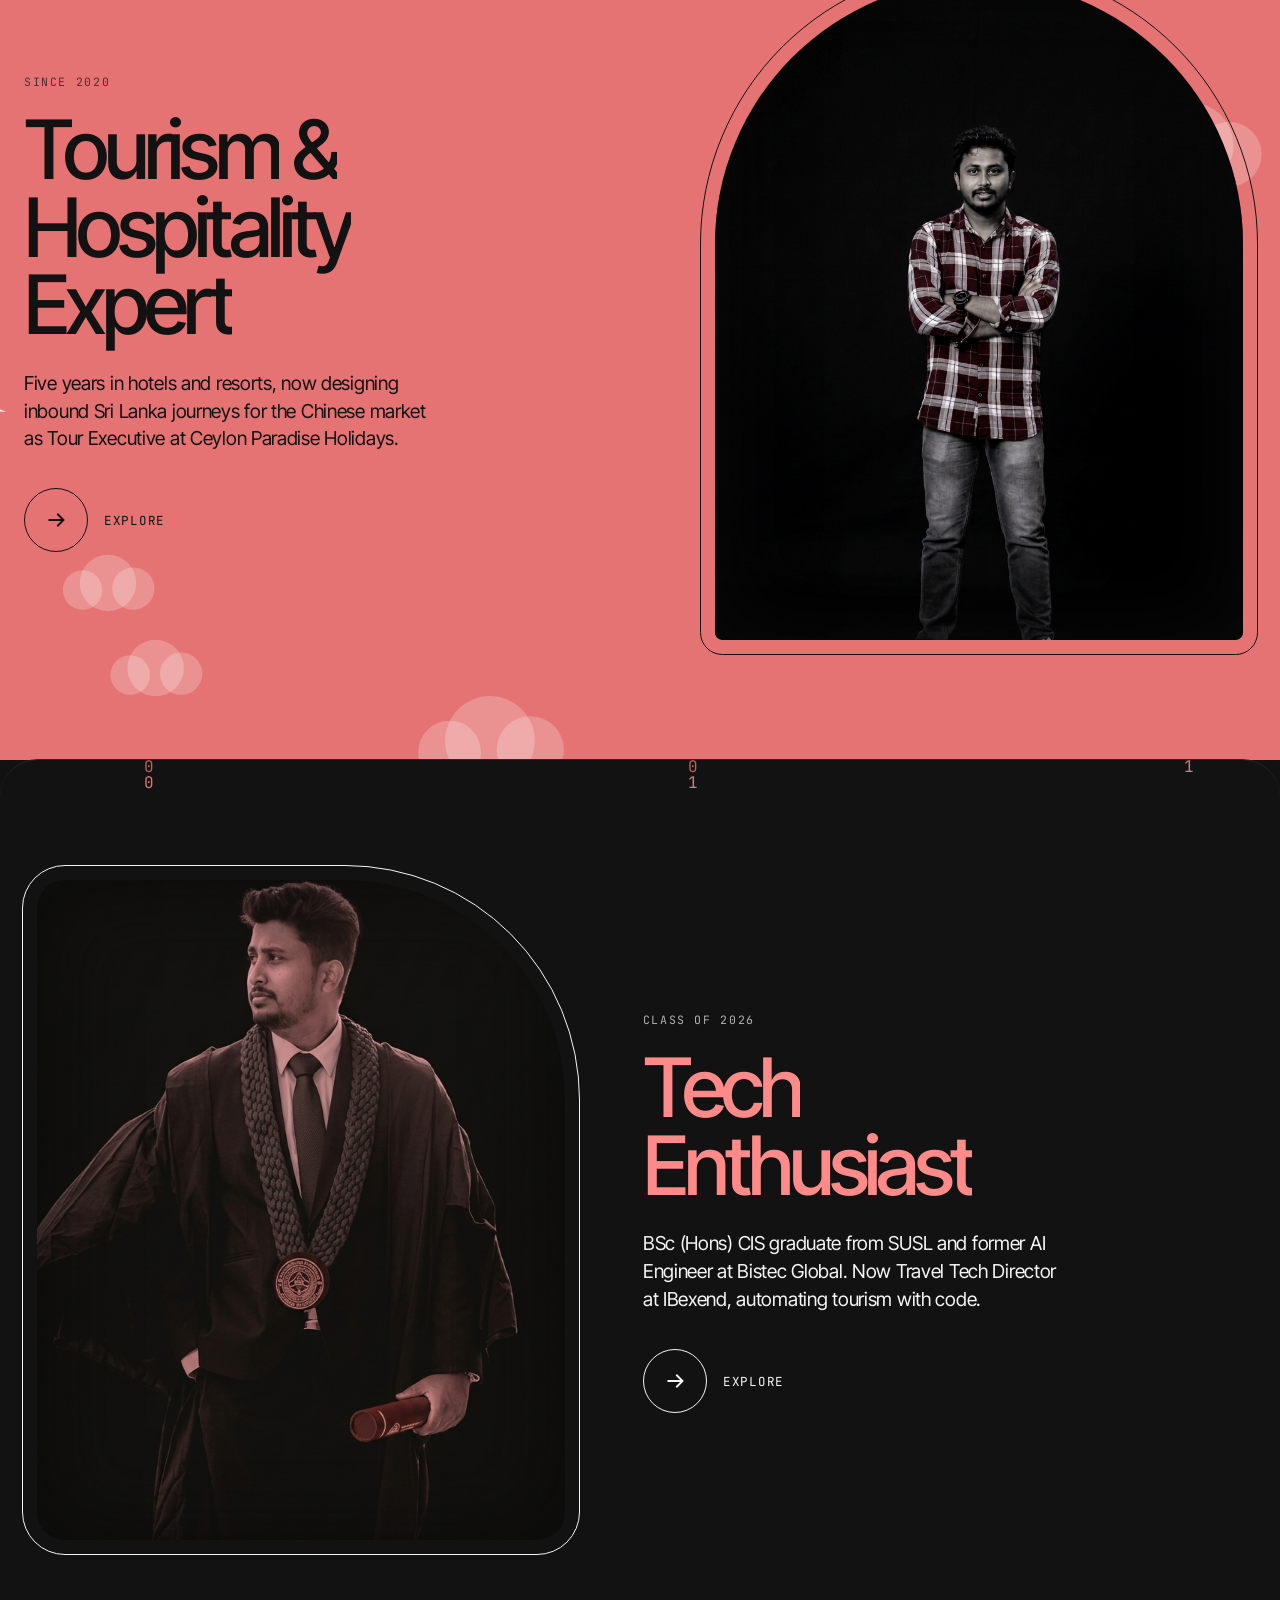
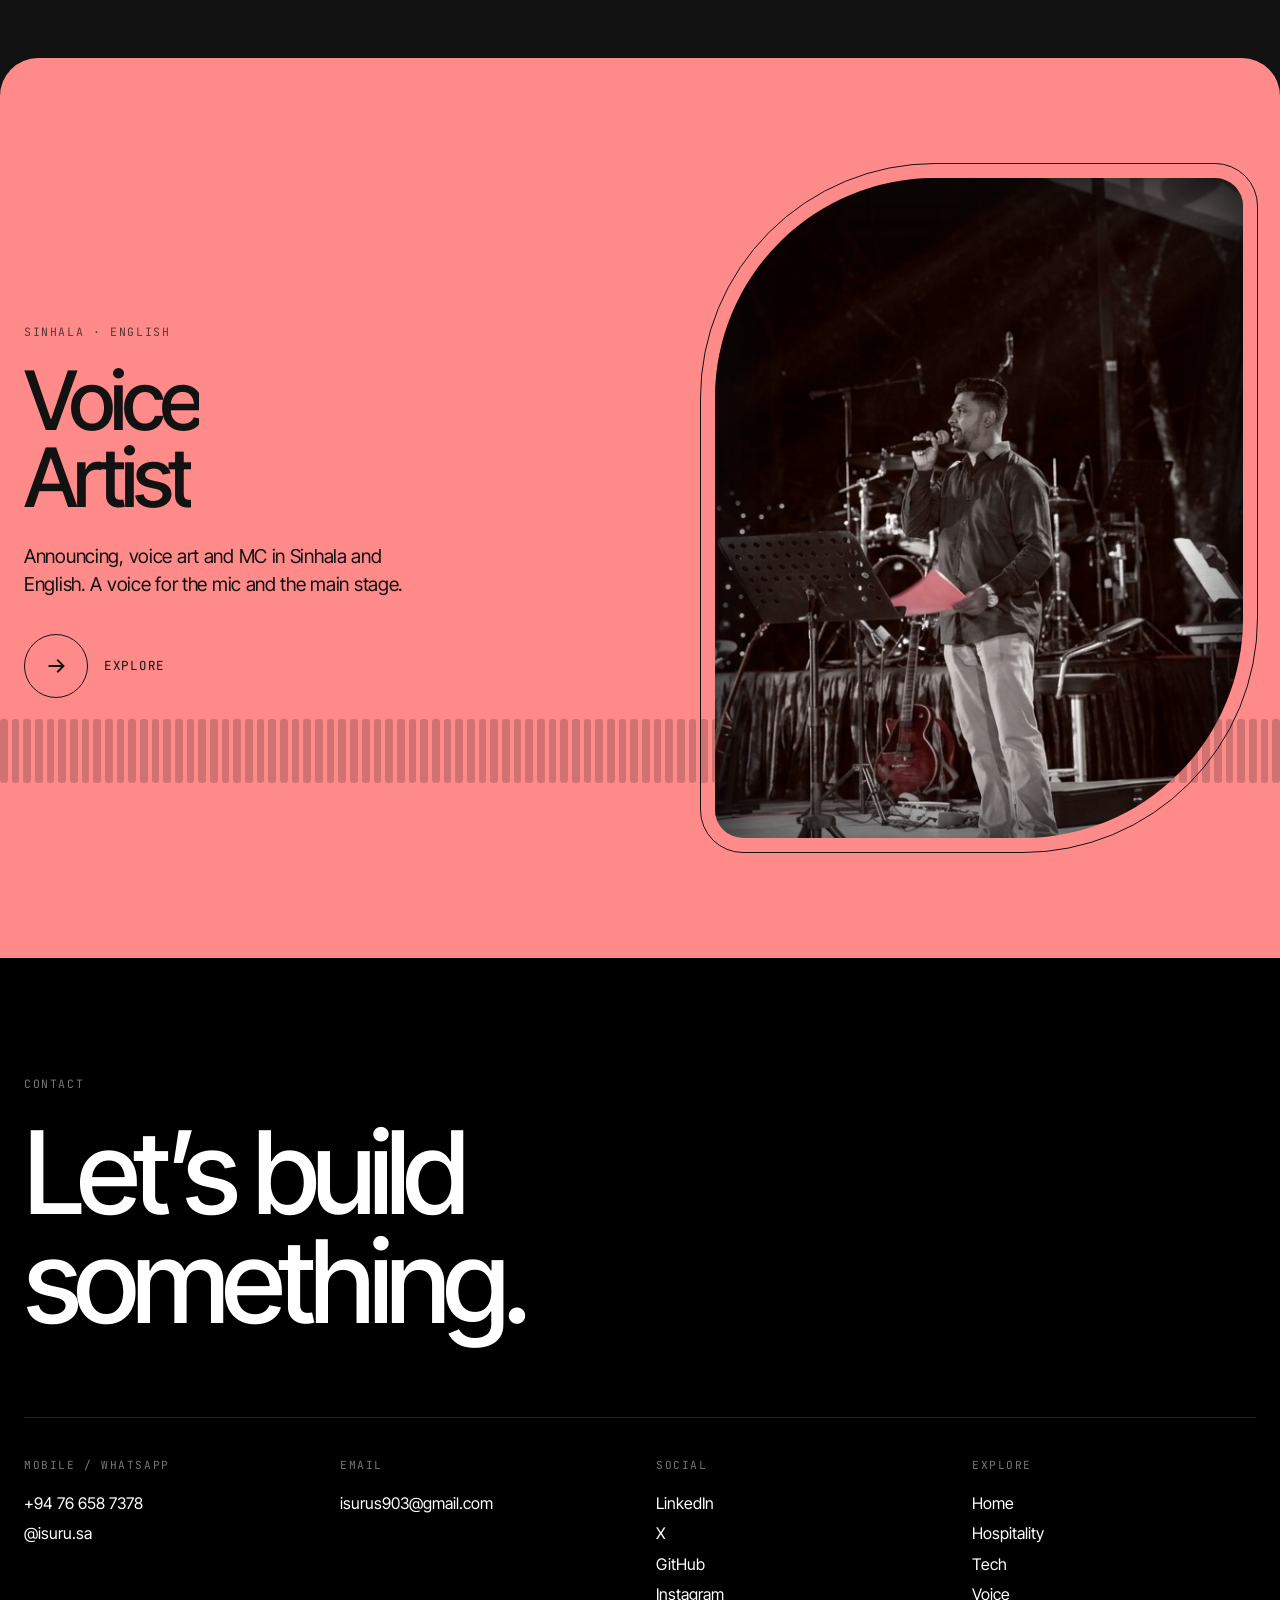
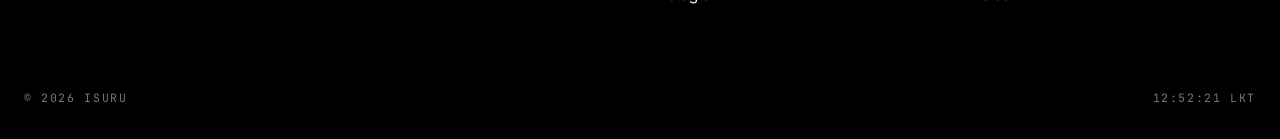
==== commit 288adfde: "Change Open Graph and Twitter image meta tags Updated Open Graph and Twitter Card image meta tags." ====
--- a/index.html
+++ b/index.html
@@ -14,19 +14,18 @@
   <link href="https://fonts.googleapis.com/css2?family=Inter+Tight:wght@400;500;600&family=JetBrains+Mono:wght@400;500&display=swap" rel="stylesheet">
   <link rel="stylesheet" href="css/style.css">
 
-  <!-- Open Graph / Social Media Snippets -->
+<!-- Open Graph / Social Media Snippets -->
   <meta property="og:type" content="website">
   <meta property="og:url" content="https://helloisuru.vercel.app/">
   <meta property="og:title" content="Isuru | Tourism, Tech & Voice">
   <meta property="og:description" content="Personal portfolio of Isuru: tourism and hospitality expert, travel tech director, and voice artist from Sri Lanka.">
-  <meta property="og:image" content="https://helloisuru.vercel.app/img/head-cutout.png">
-  <meta name="twitter:image" content="https://helloisuru.vercel.app/img/head-cutout.png">
+  <meta property="og:image" content="https://helloisuru.vercel.app/img/logo-icon.png">
 
   <!-- Twitter Card Snippets -->
   <meta name="twitter:card" content="summary_large_image">
   <meta name="twitter:title" content="Isuru | Tourism, Tech & Voice">
   <meta name="twitter:description" content="Personal portfolio of Isuru: tourism and hospitality expert, travel tech director, and voice artist from Sri Lanka.">
-  <meta name="twitter:image" content="https://helloisuru.vercel.app/img/head-cutout.png">
+  <meta name="twitter:image" content="https://helloisuru.vercel.app/img/logo-icon.png">
 
   <!-- JSON-LD Structured Data for Google Sitelinks & Rich Search -->
   <script type="application/ld+json">
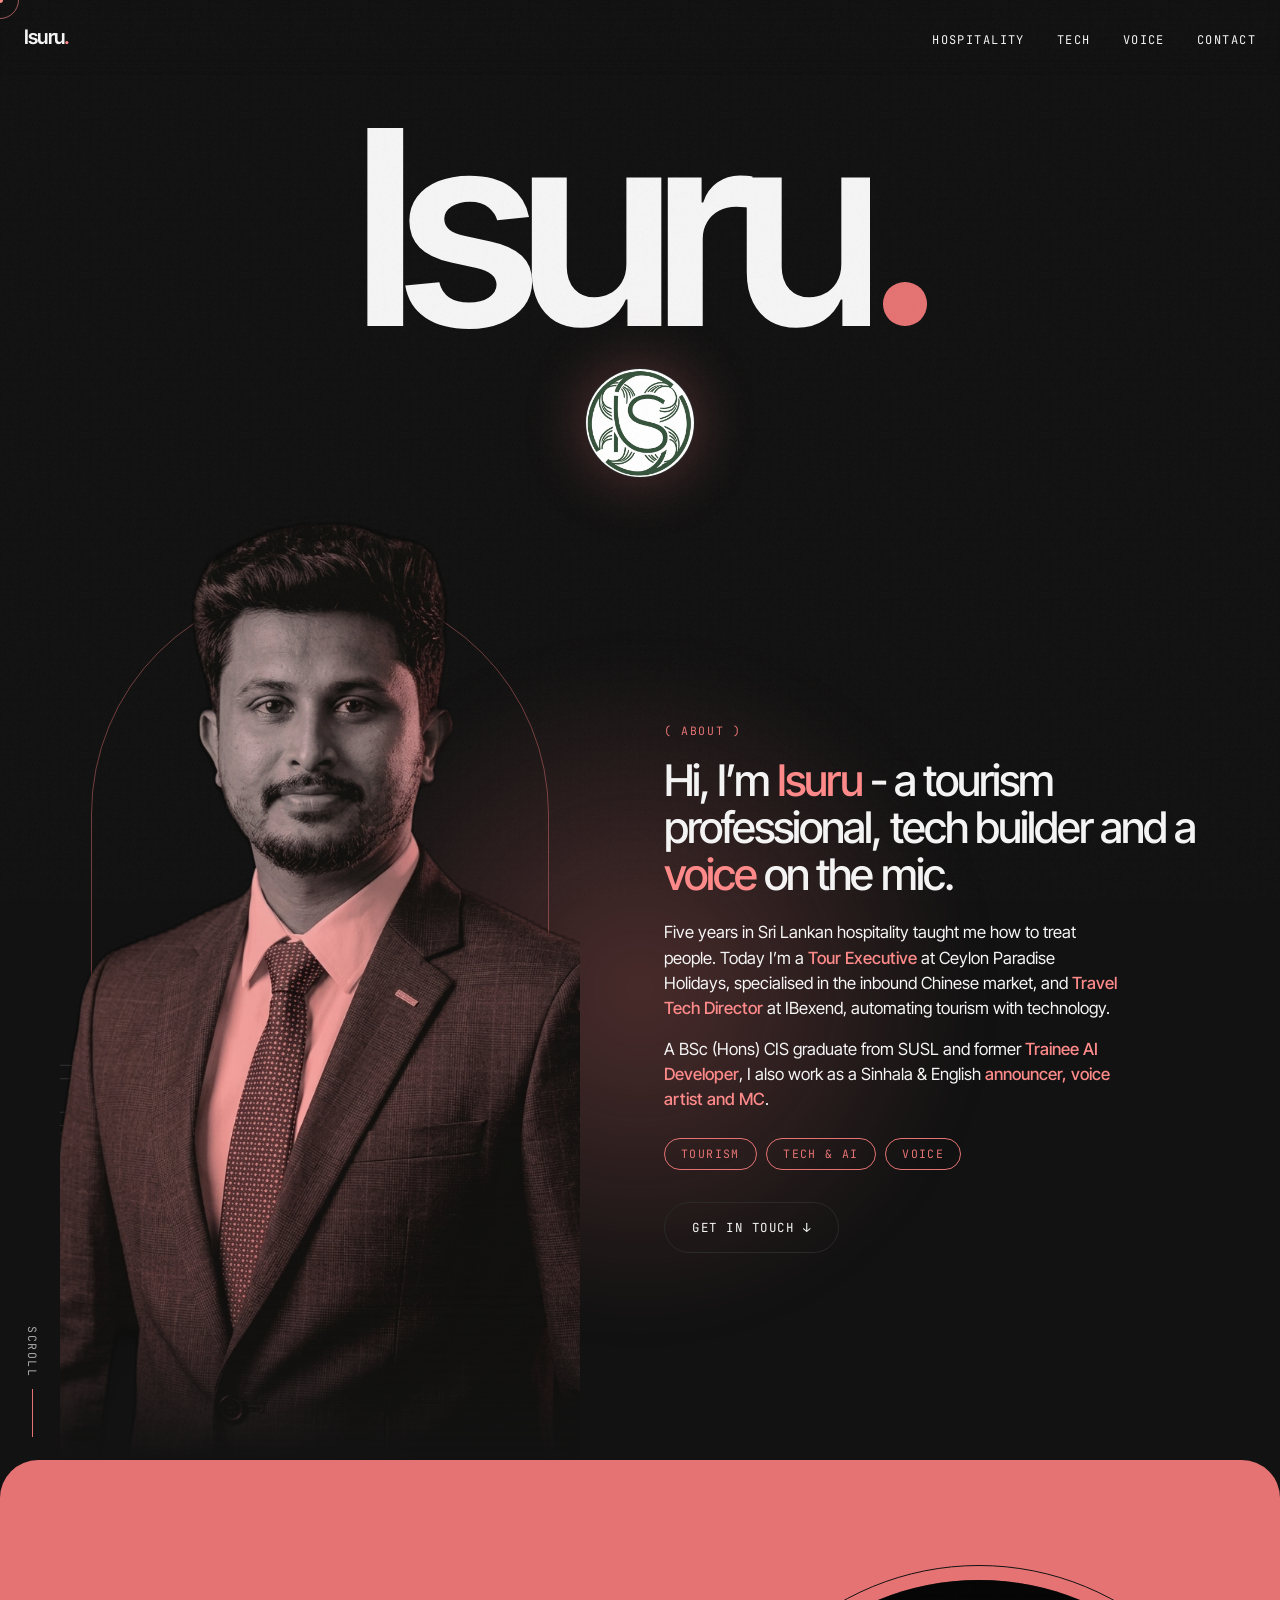
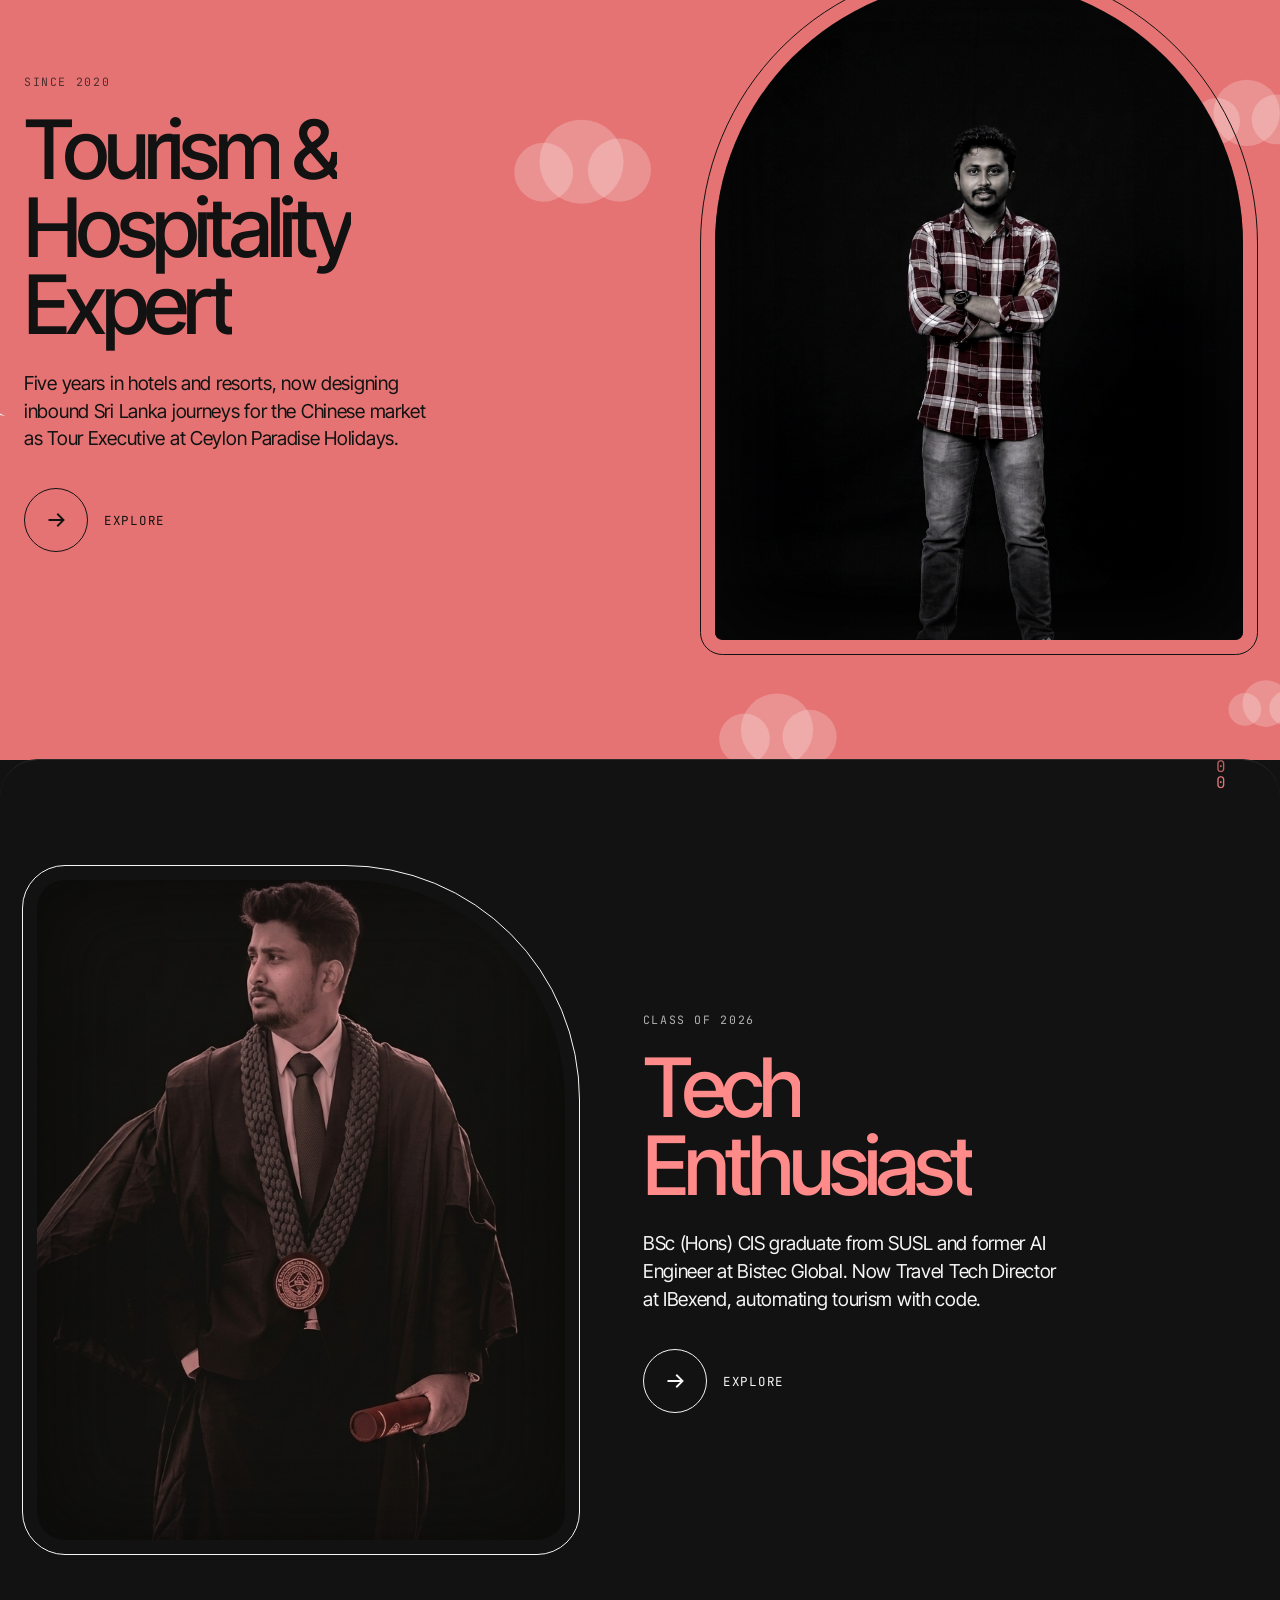
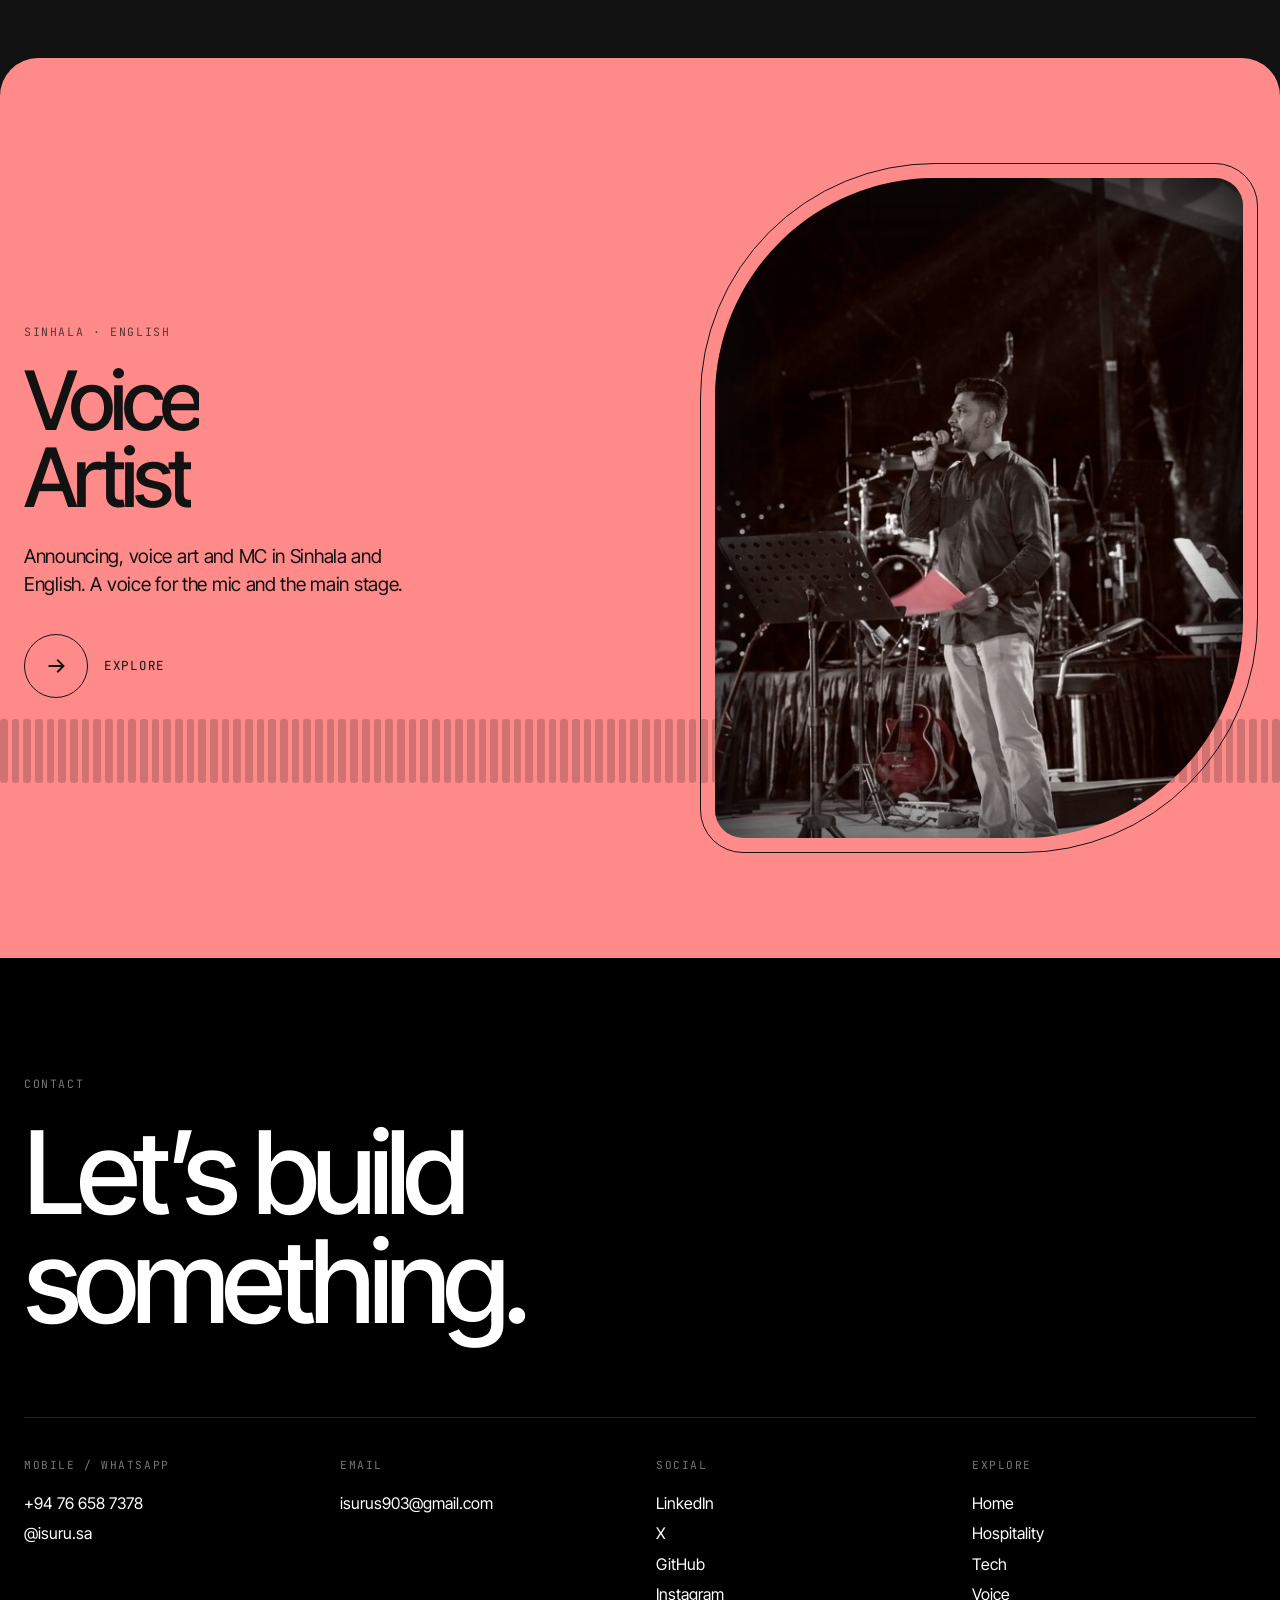
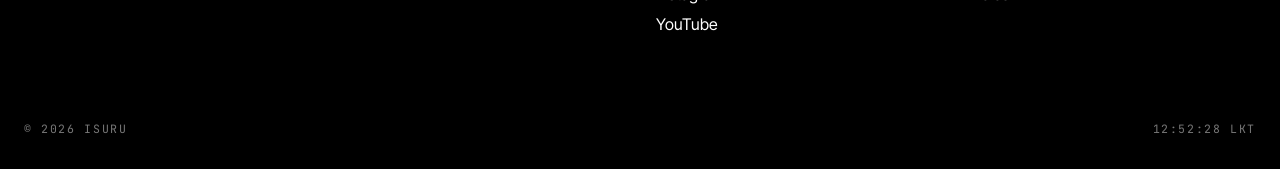
==== commit e4125b04: "Add YouTube link to index.html" ====
--- a/index.html
+++ b/index.html
@@ -205,6 +205,7 @@
         <a href="https://x.com/isuru_99" target="_blank" rel="noopener">X</a>
         <a href="https://github.com/isuru963" target="_blank" rel="noopener">GitHub</a>
         <a href="https://instagram.com/isuru.s.a" target="_blank" rel="noopener">Instagram</a>
+        <a href="youtube.com/@isuru_speaks" target="_blank" rel="noopener">YouTube</a>
       </div>
       <div>
         <h4>Explore</h4>
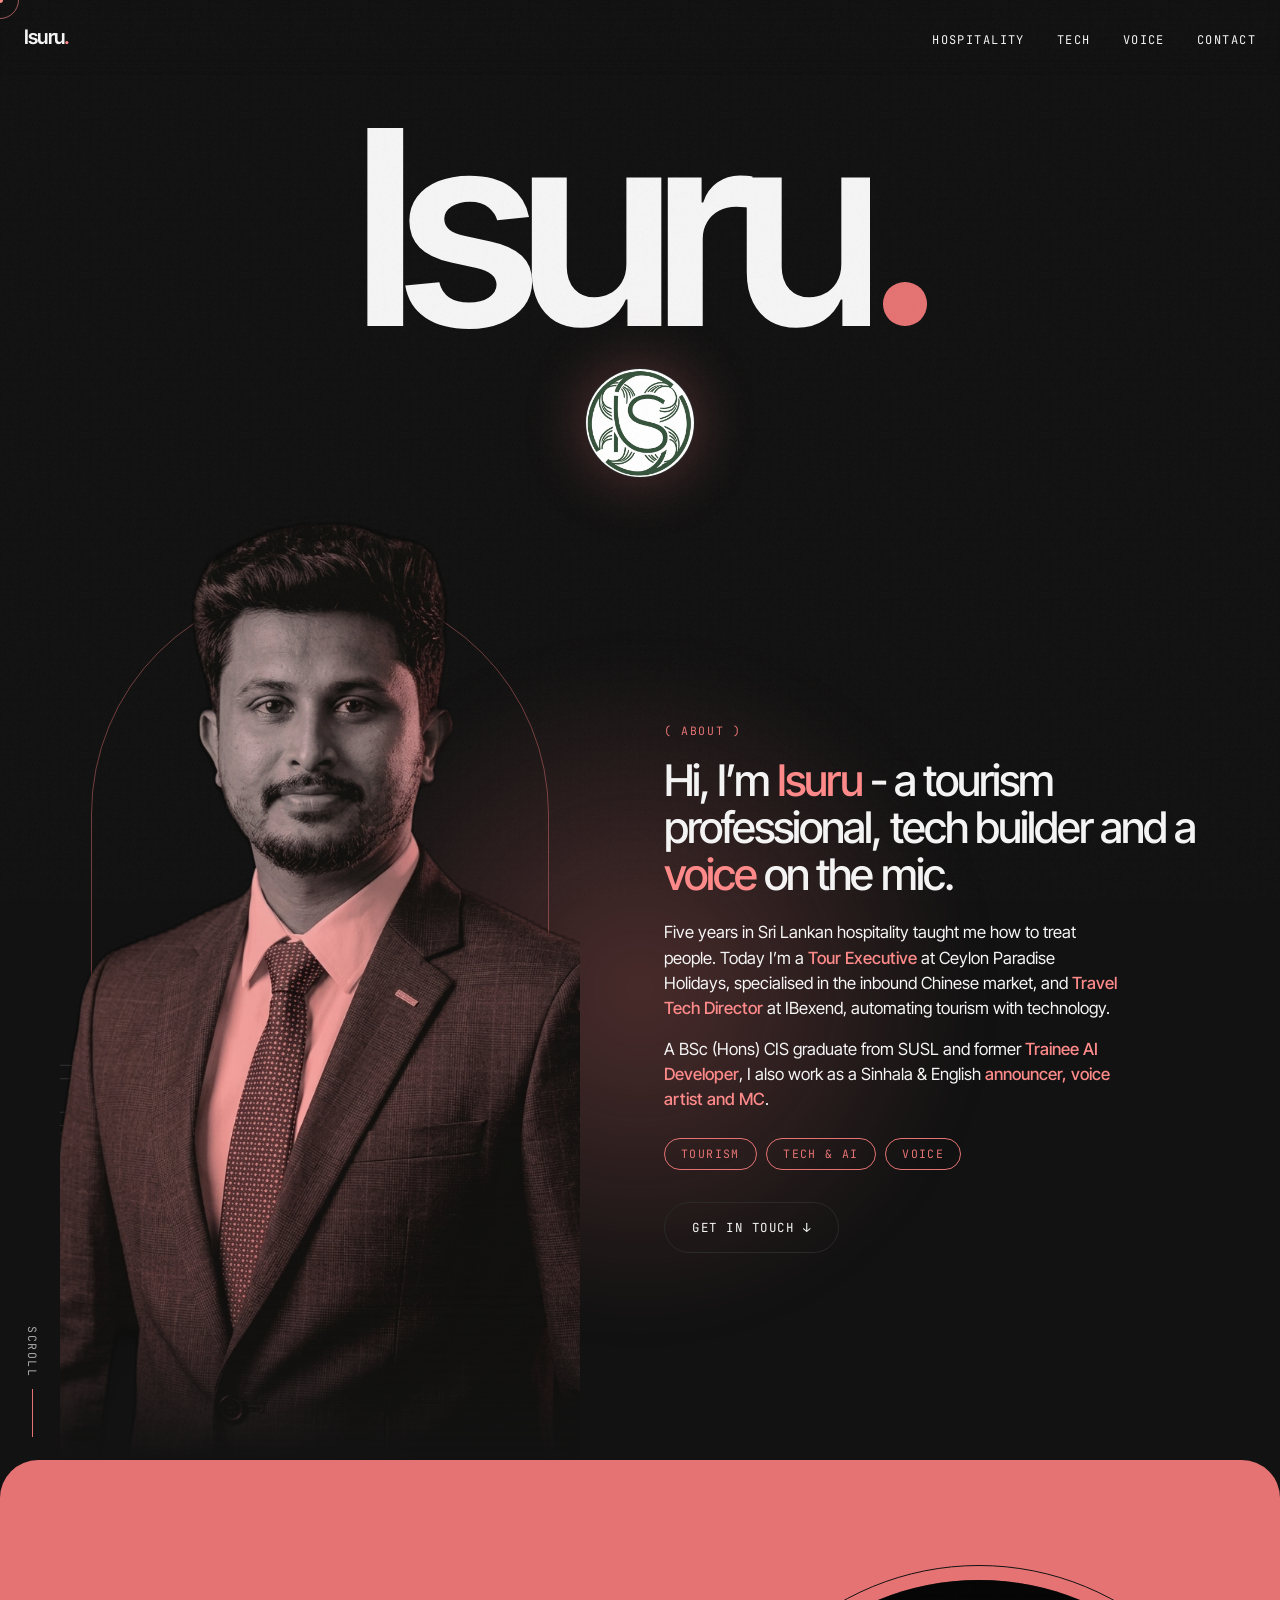
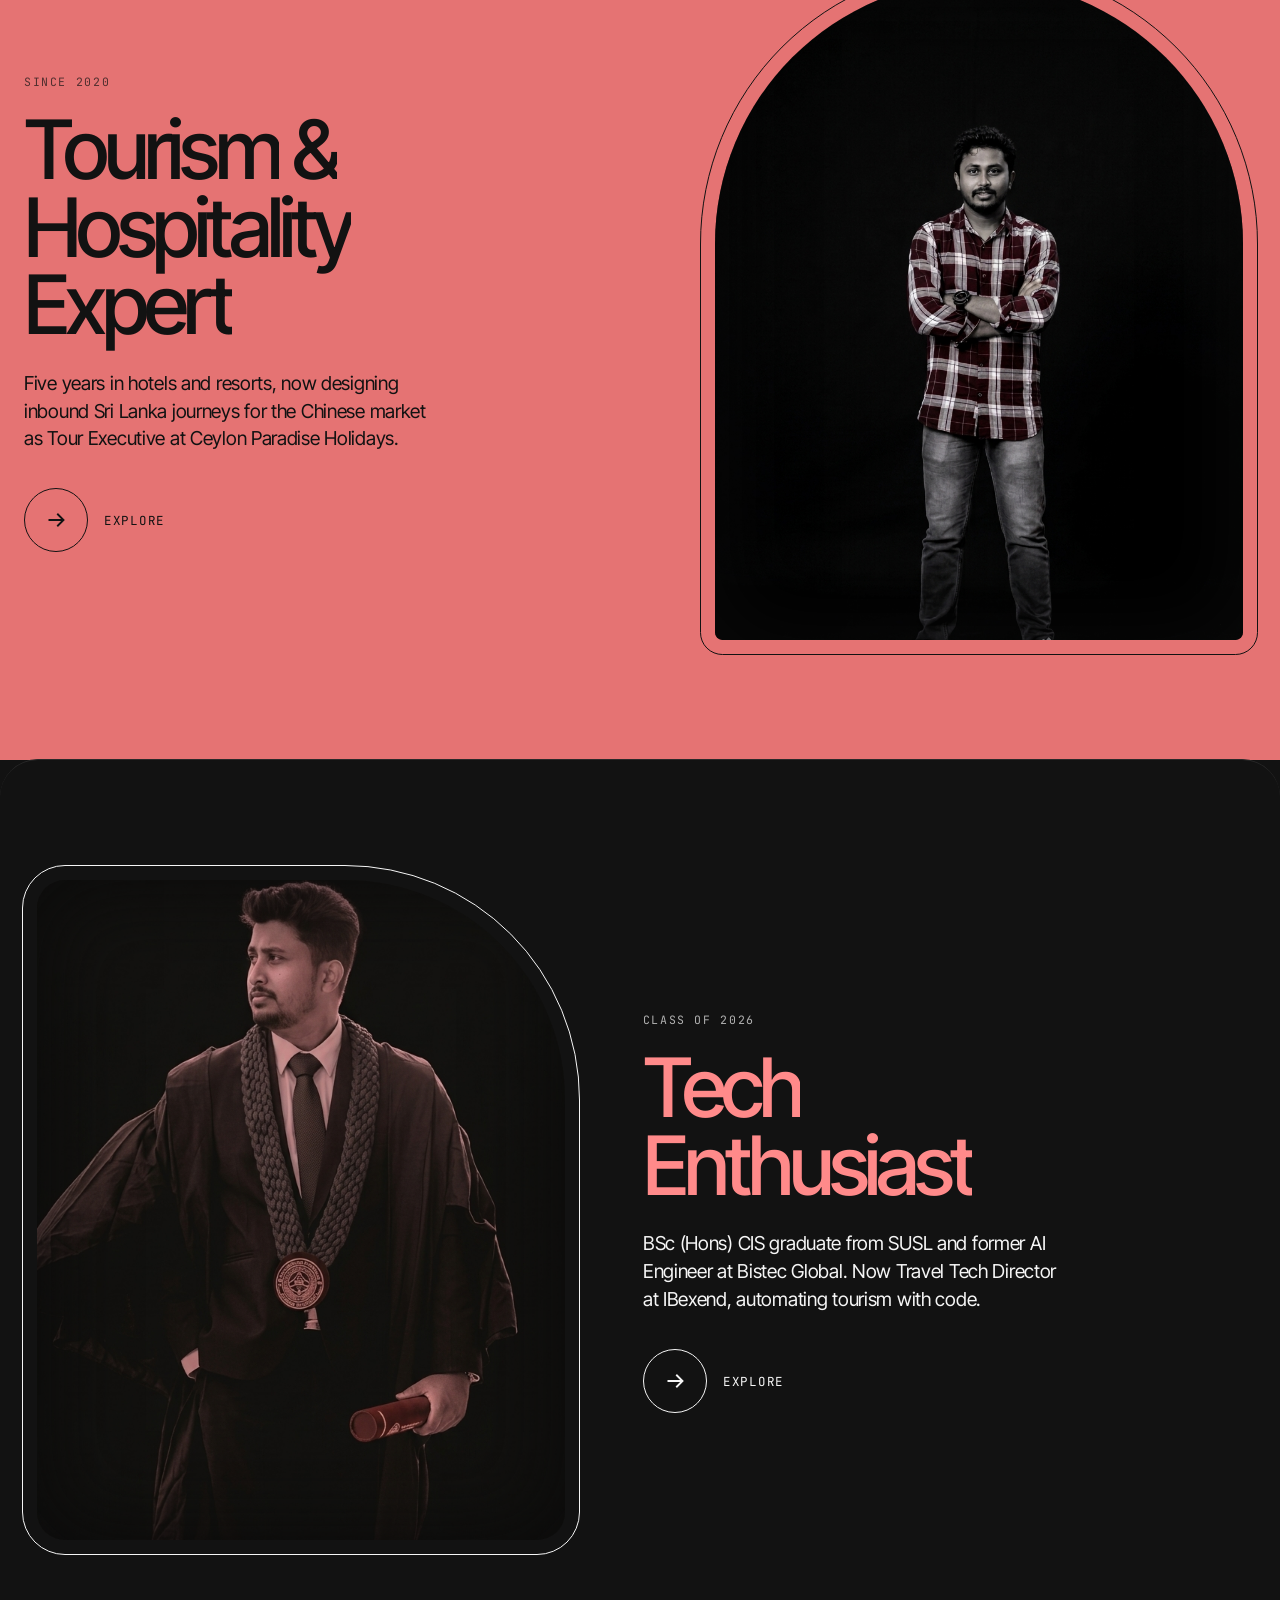
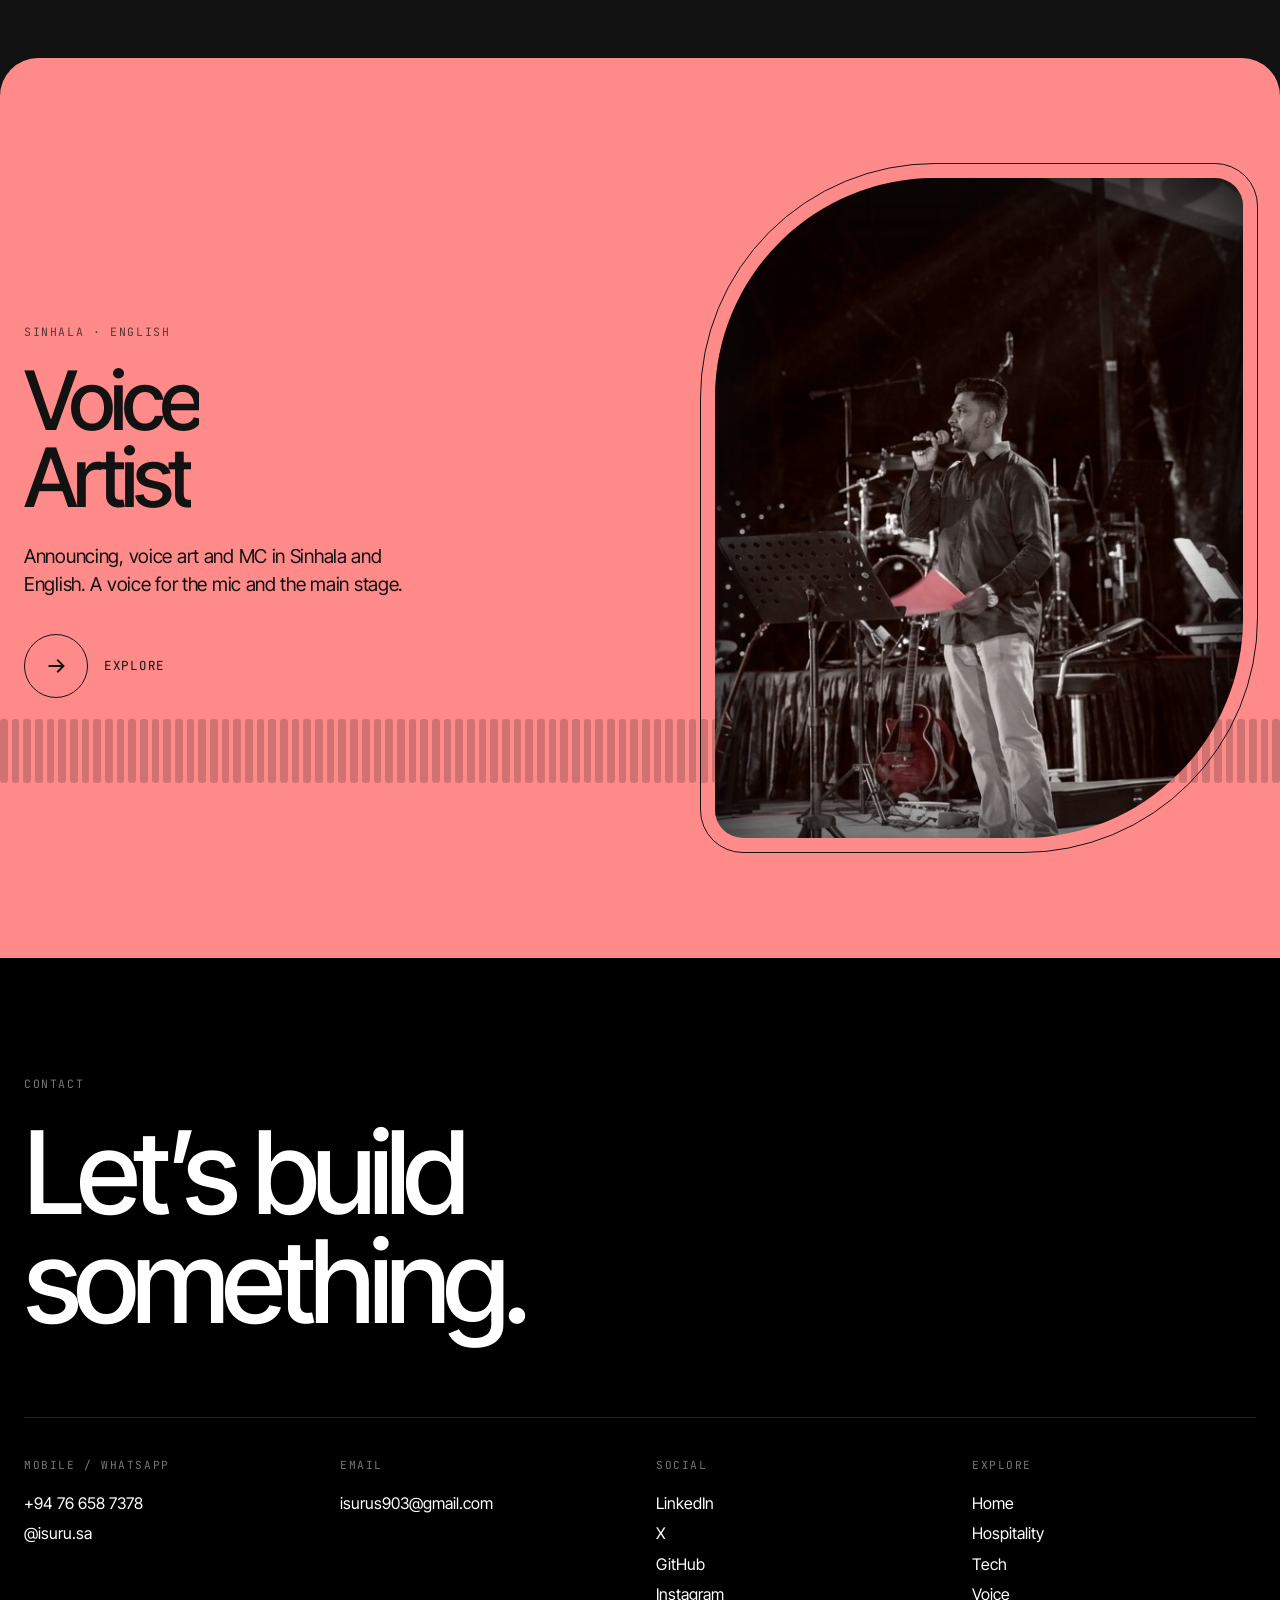
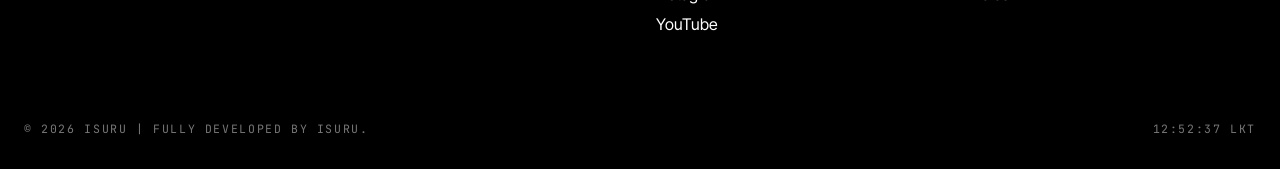
==== commit 45220716: "Update footer text with development credit" ====
--- a/index.html
+++ b/index.html
@@ -217,7 +217,7 @@
     </div>
     
     <div class="legal mono">
-      <span>© 2026 Isuru</span>
+      <span>© 2026 Isuru | Fully Developed by ISURU.</span>
       <span id="clock">Sri Lanka</span>
     </div>
   </div>
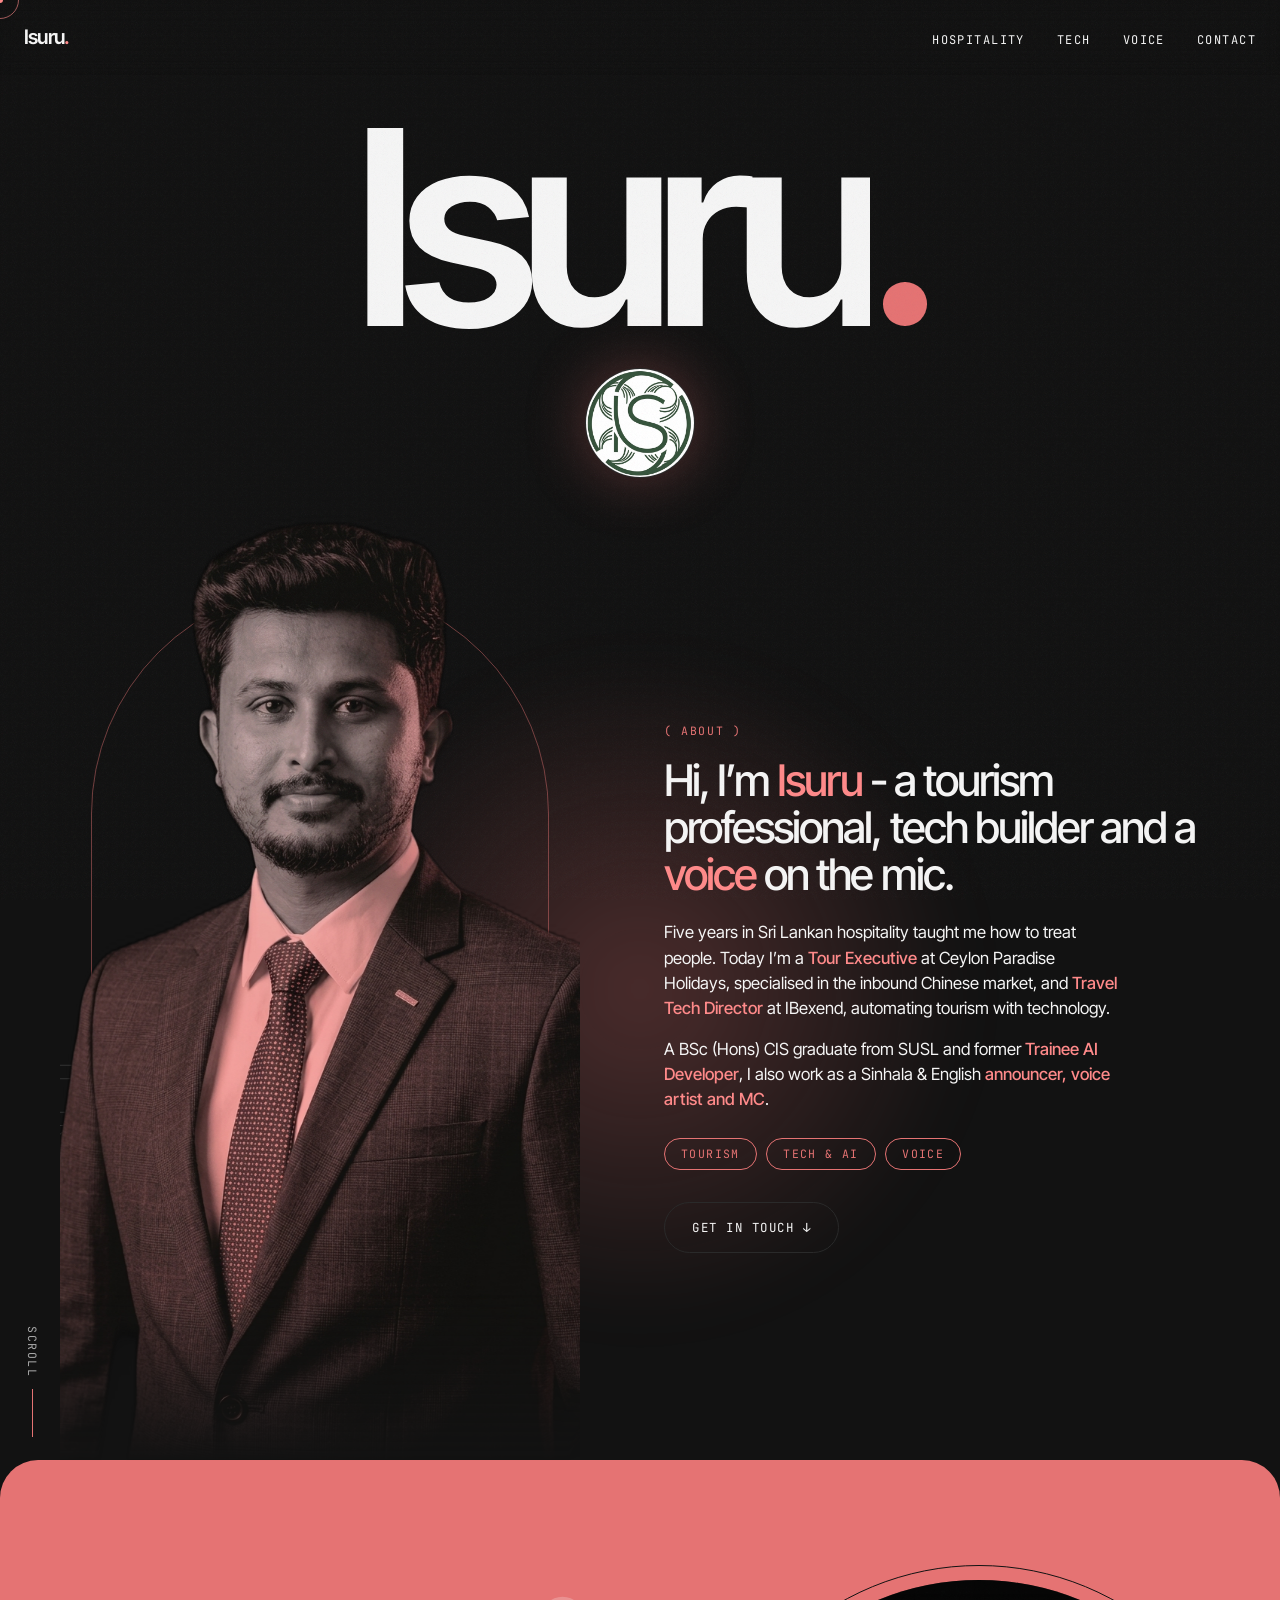
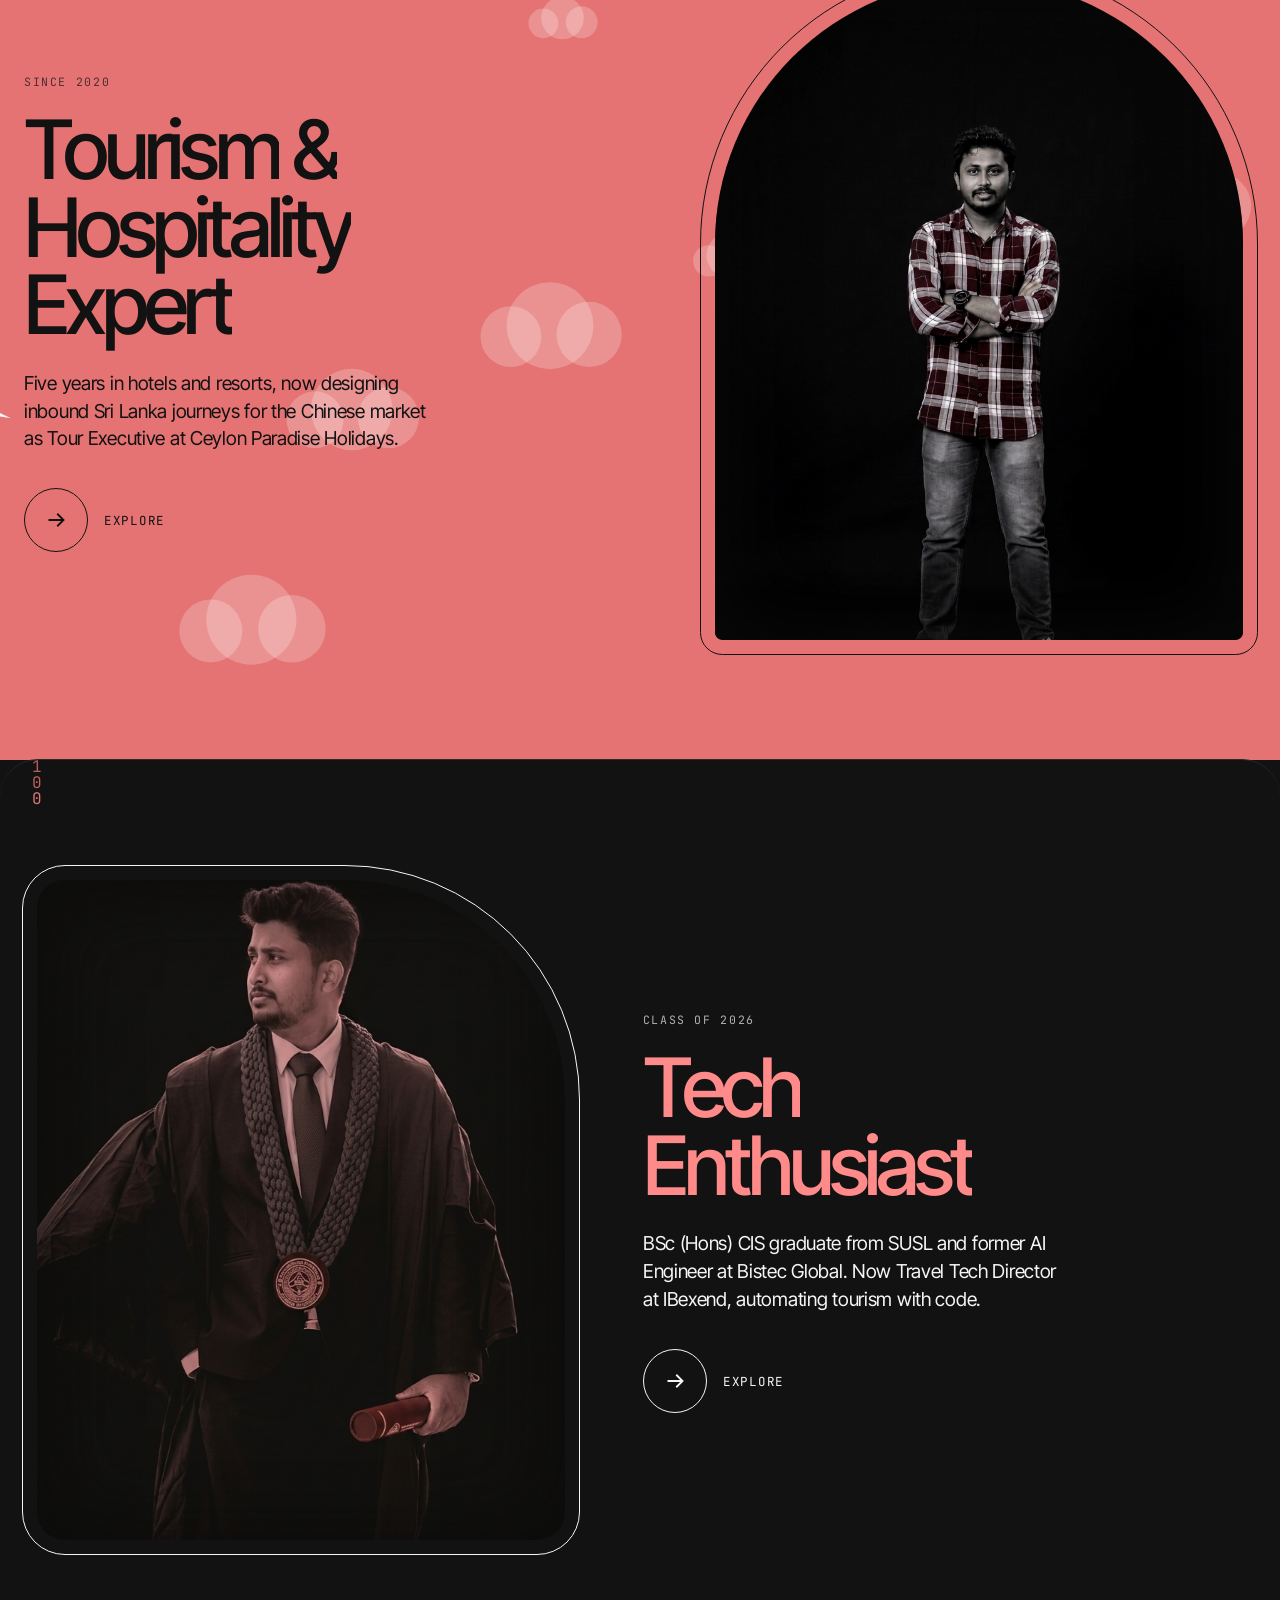
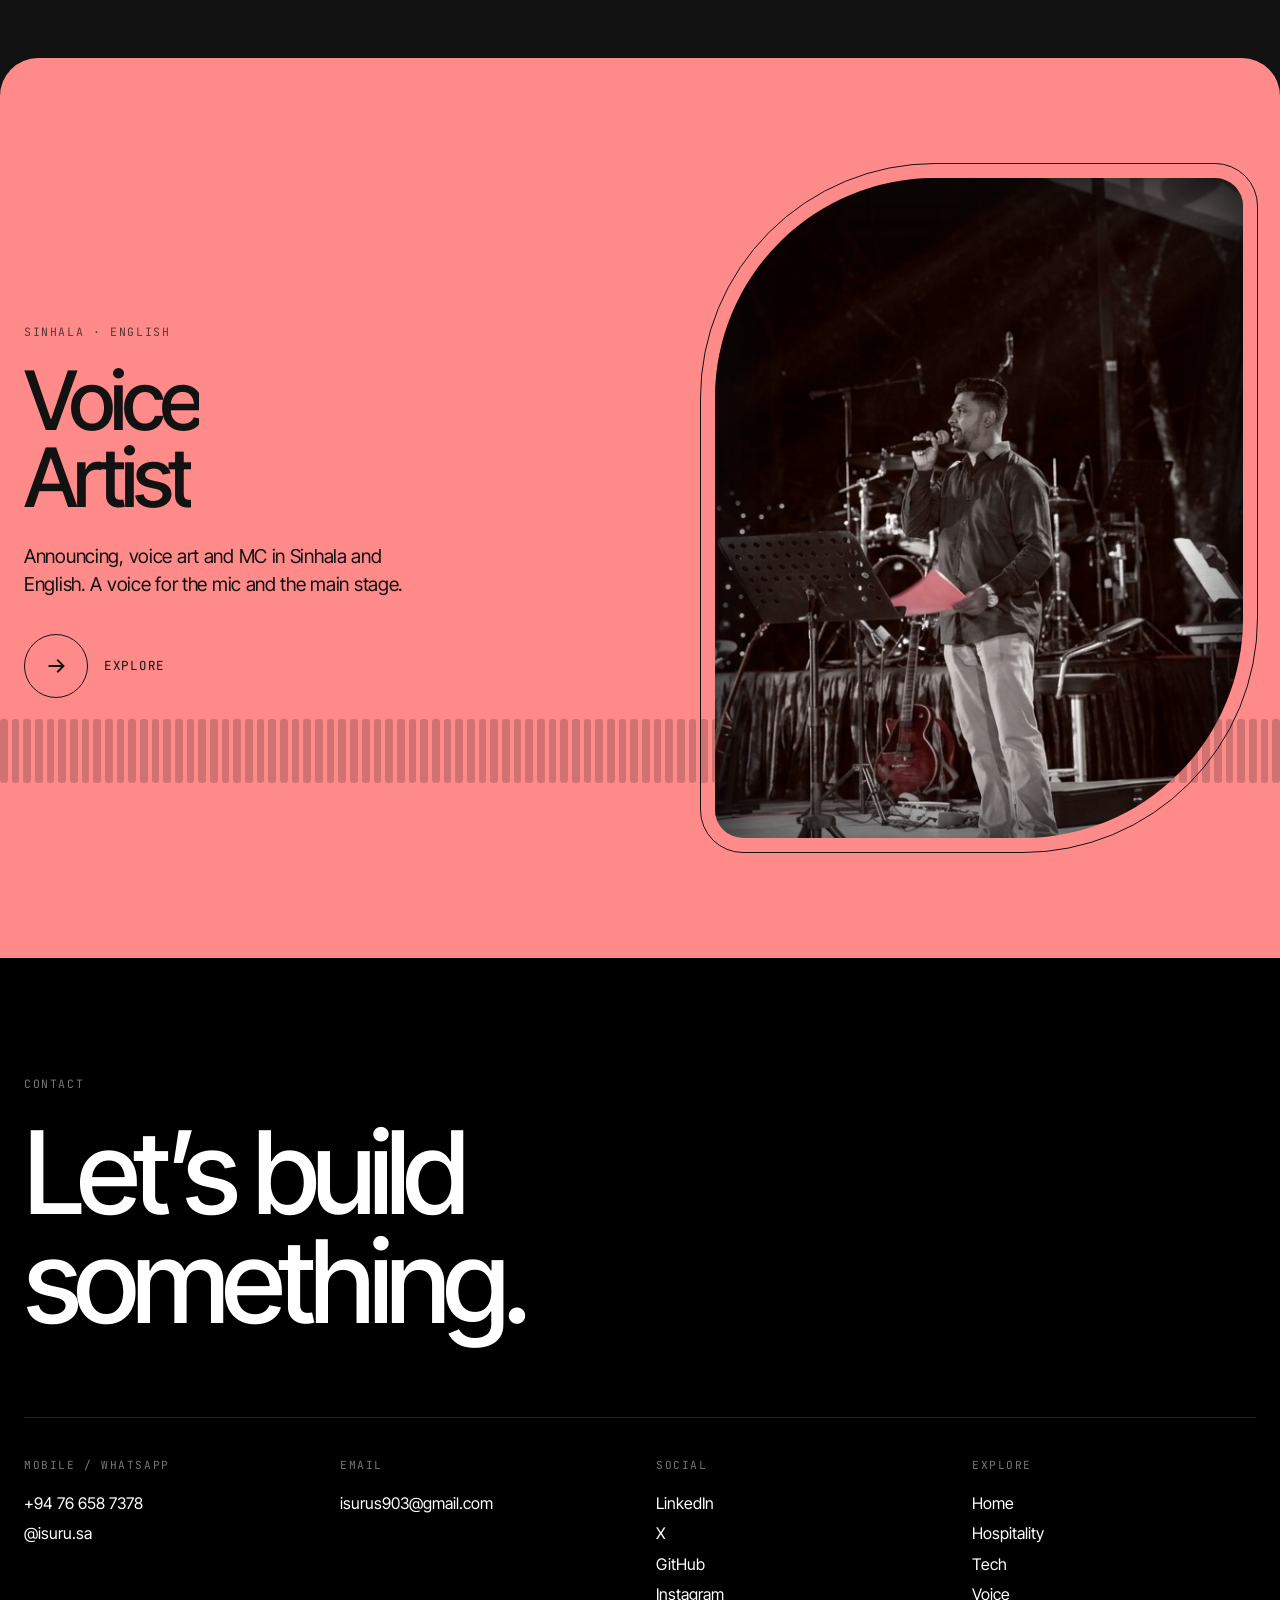
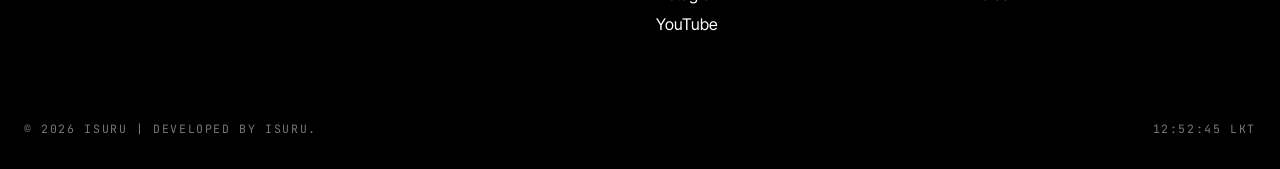
==== commit 631bc13f: "Update index.html" ====
--- a/index.html
+++ b/index.html
@@ -205,7 +205,7 @@
         <a href="https://x.com/isuru_99" target="_blank" rel="noopener">X</a>
         <a href="https://github.com/isuru963" target="_blank" rel="noopener">GitHub</a>
         <a href="https://instagram.com/isuru.s.a" target="_blank" rel="noopener">Instagram</a>
-        <a href="youtube.com/@isuru_speaks" target="_blank" rel="noopener">YouTube</a>
+        <a href="youtube.com/@isuru_speaks">YouTube</a>
       </div>
       <div>
         <h4>Explore</h4>
@@ -217,7 +217,7 @@
     </div>
     
     <div class="legal mono">
-      <span>© 2026 Isuru | Fully Developed by ISURU.</span>
+      <span>© 2026 Isuru | Developed by ISURU.</span>
       <span id="clock">Sri Lanka</span>
     </div>
   </div>
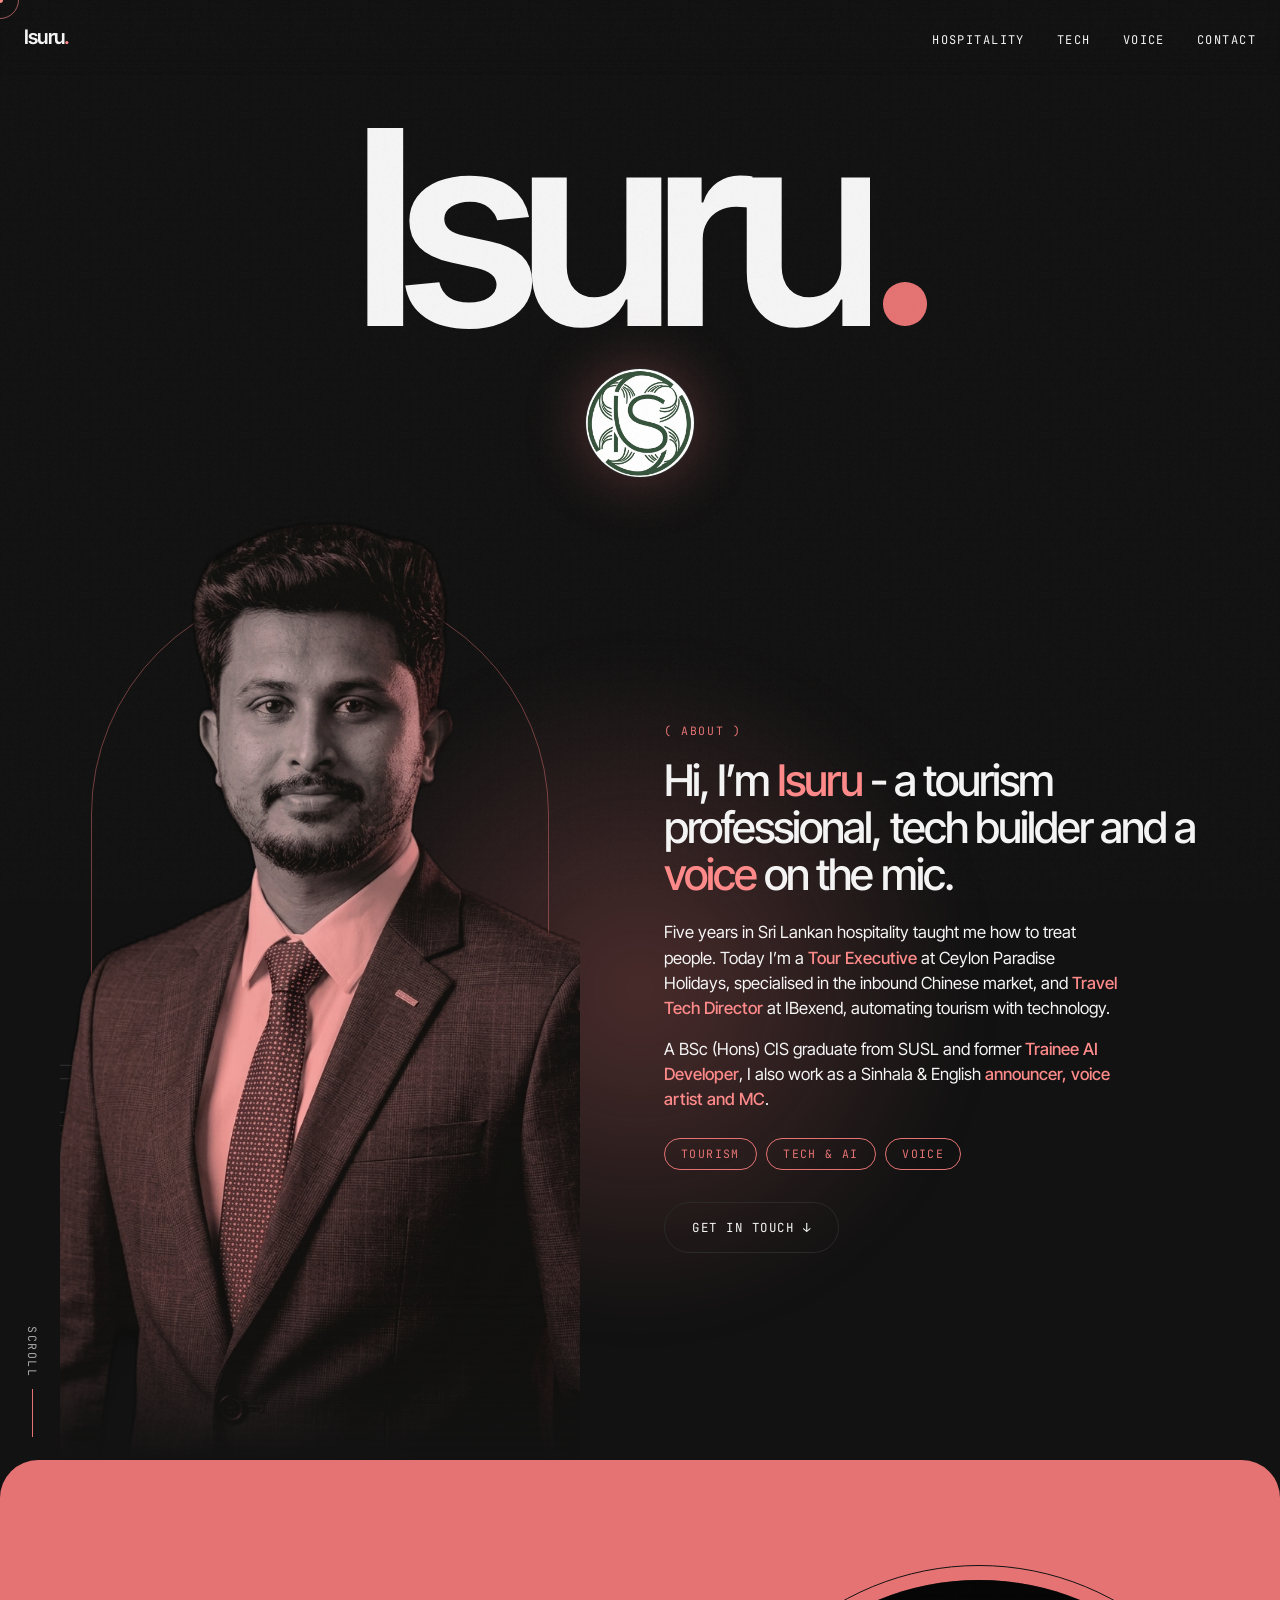
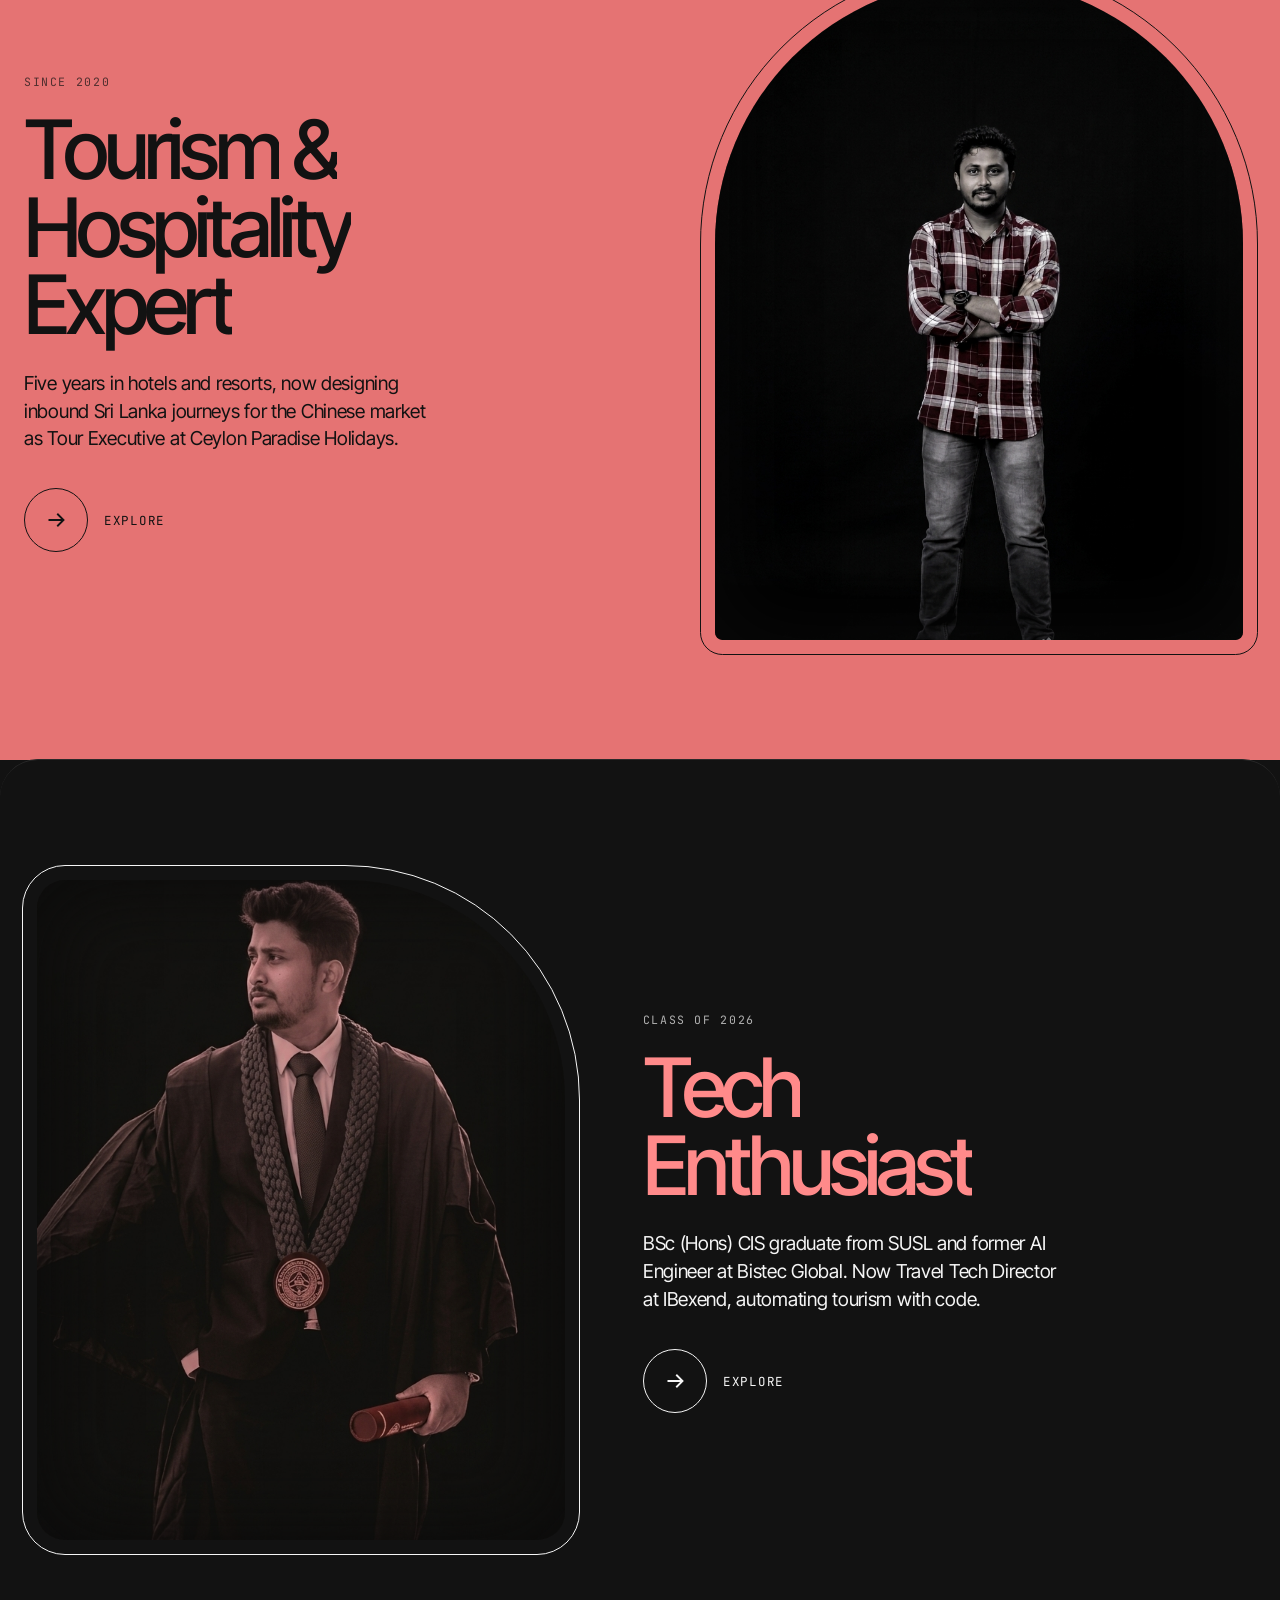
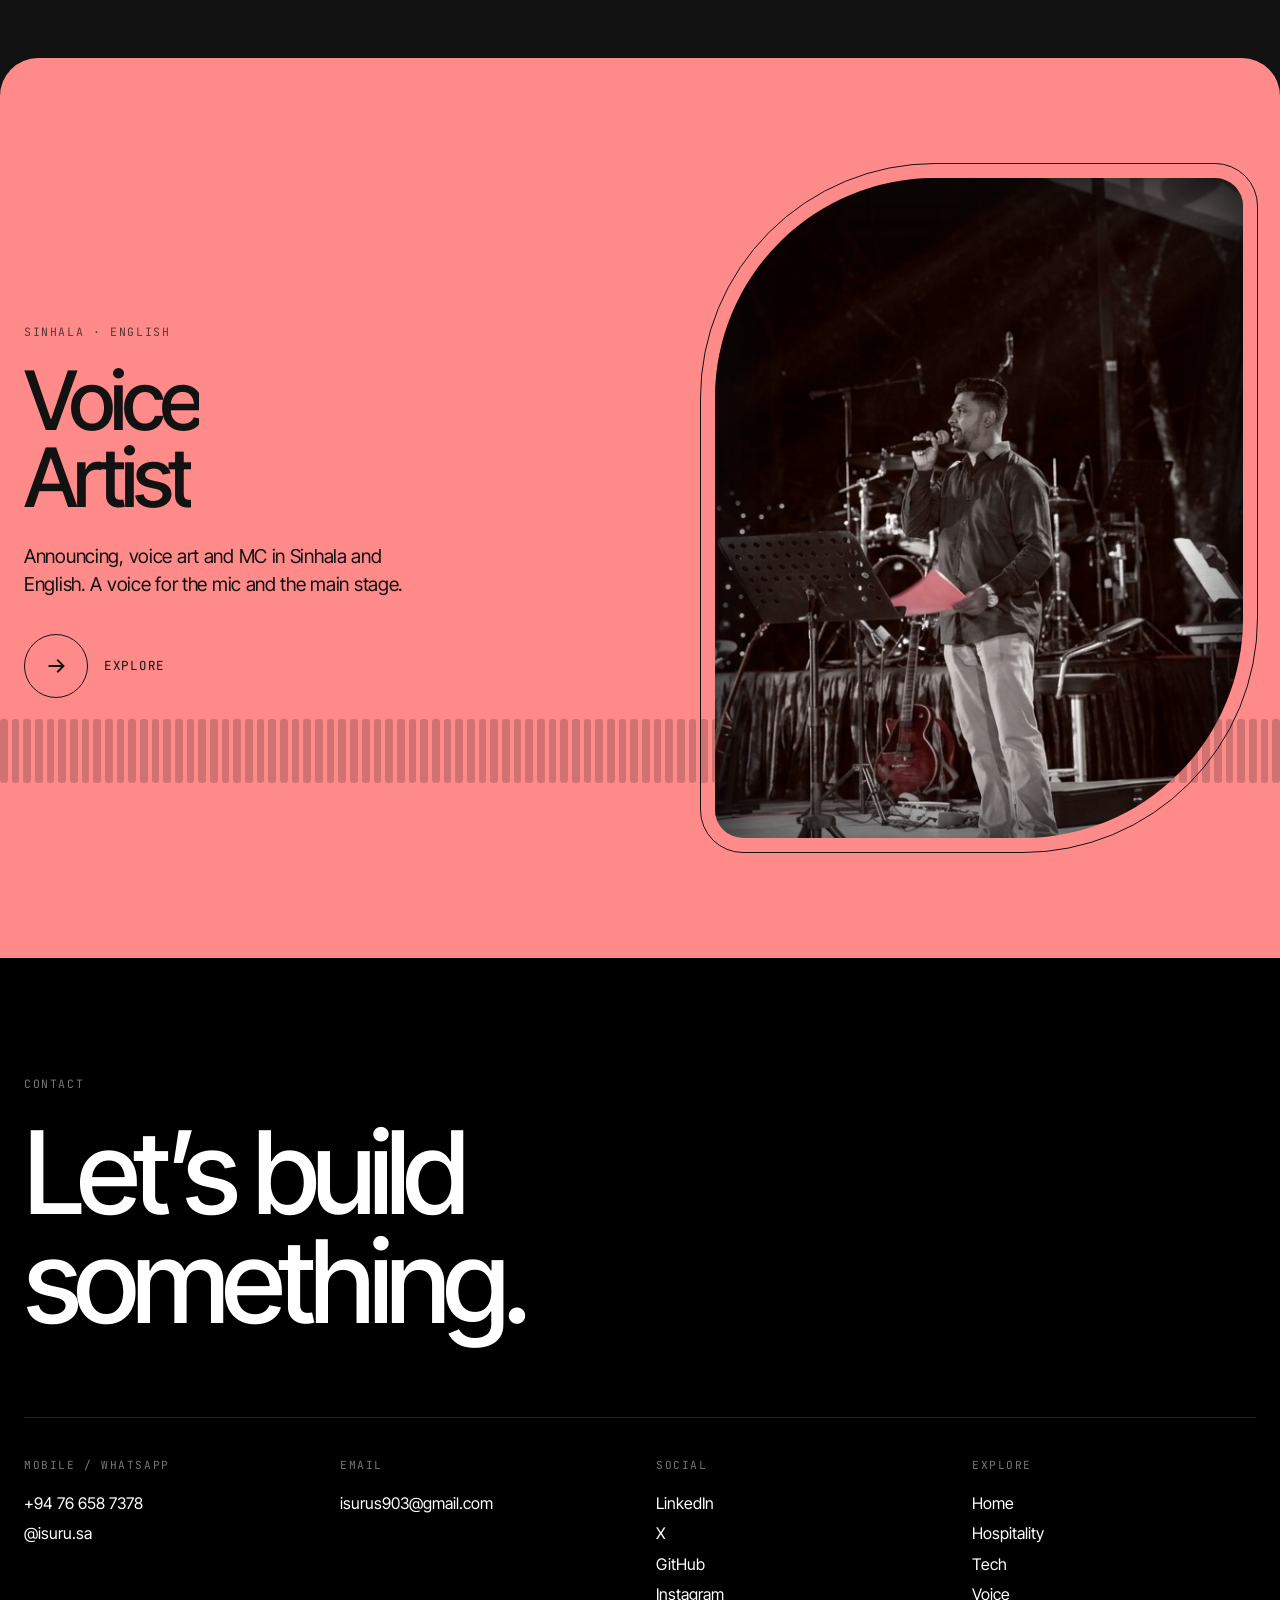
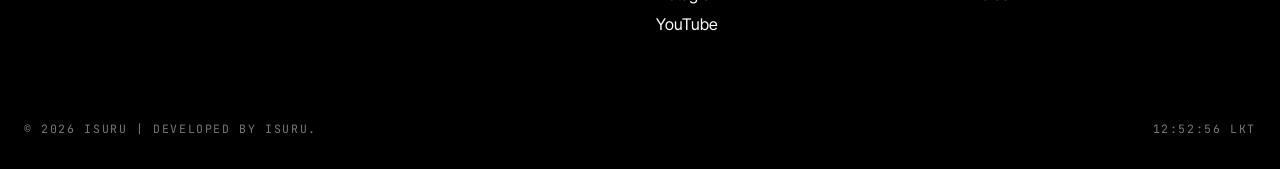
==== commit a4db05c4: "Update YouTube link to include full URL" ====
--- a/index.html
+++ b/index.html
@@ -205,7 +205,7 @@
         <a href="https://x.com/isuru_99" target="_blank" rel="noopener">X</a>
         <a href="https://github.com/isuru963" target="_blank" rel="noopener">GitHub</a>
         <a href="https://instagram.com/isuru.s.a" target="_blank" rel="noopener">Instagram</a>
-        <a href="youtube.com/@isuru_speaks">YouTube</a>
+        <a href="https://youtube.com/@isuru_speaks" target="_blank" rel="noopener">YouTube</a>
       </div>
       <div>
         <h4>Explore</h4>
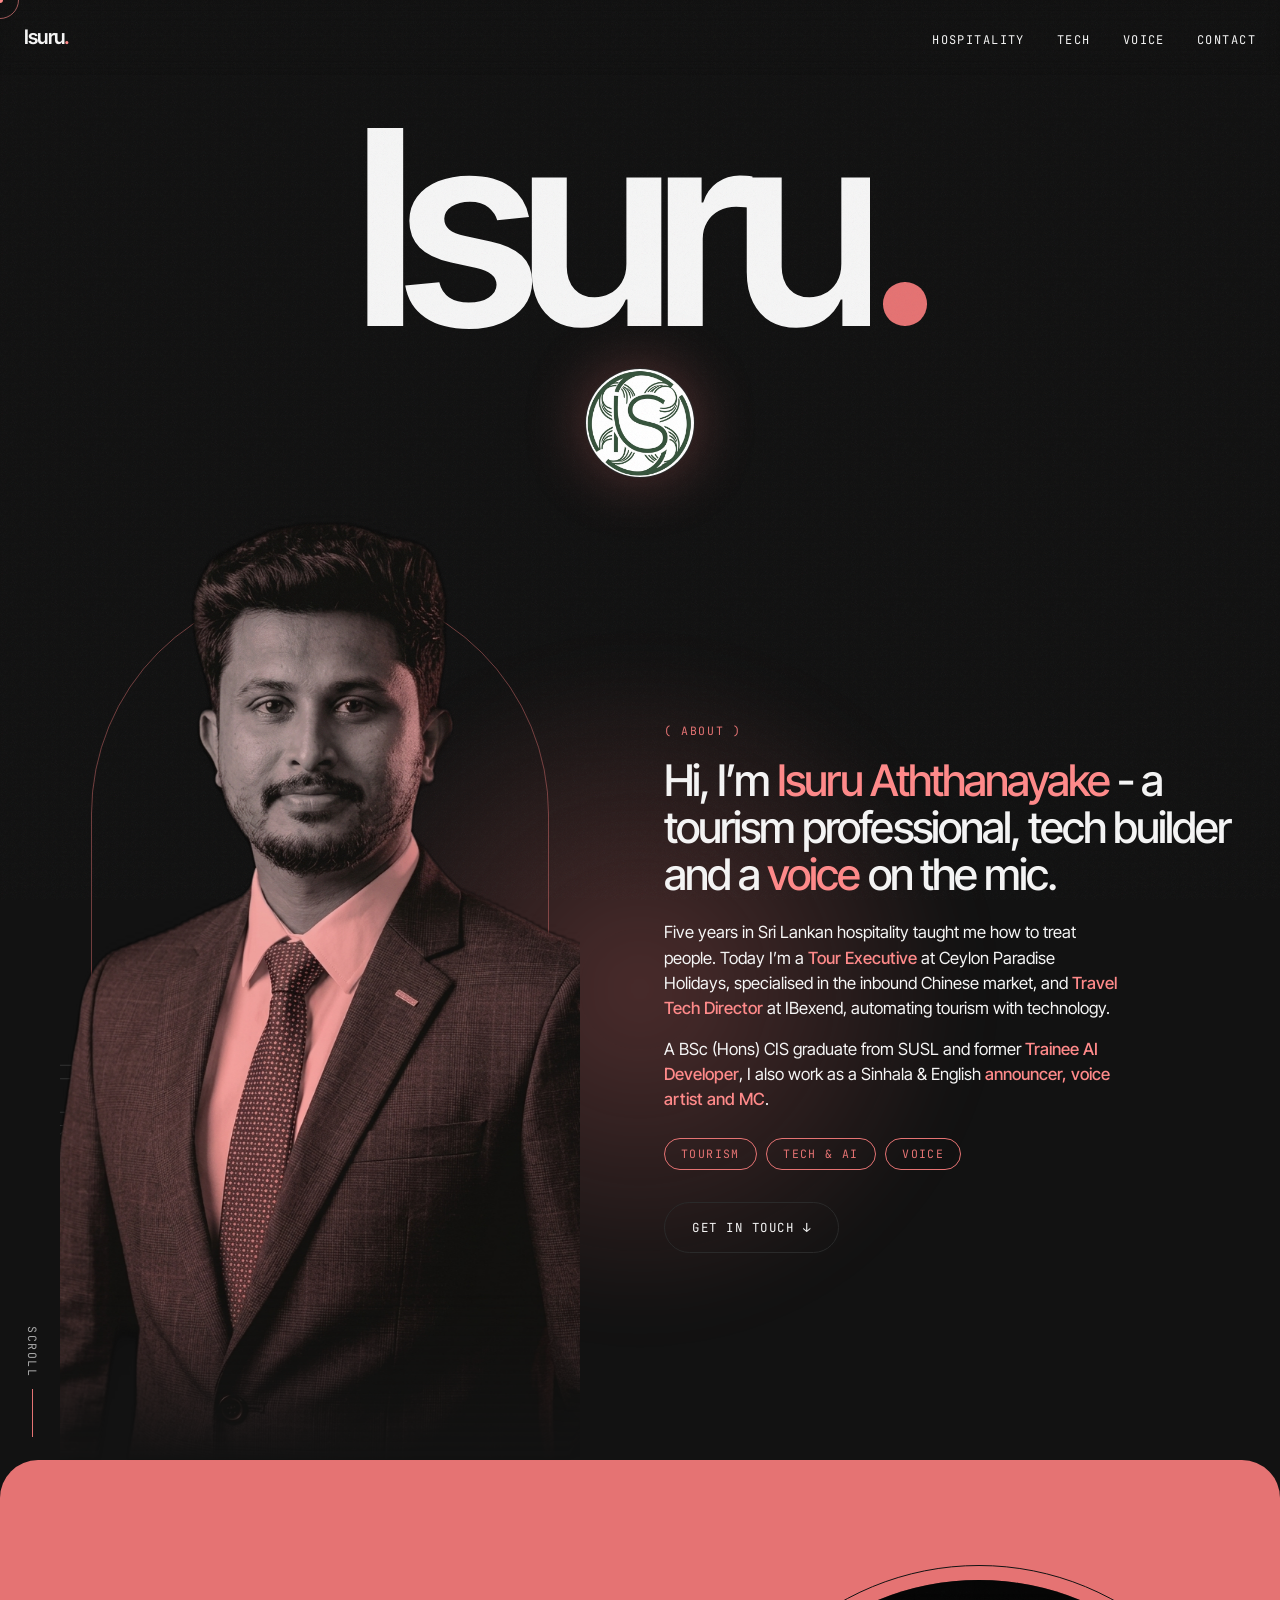
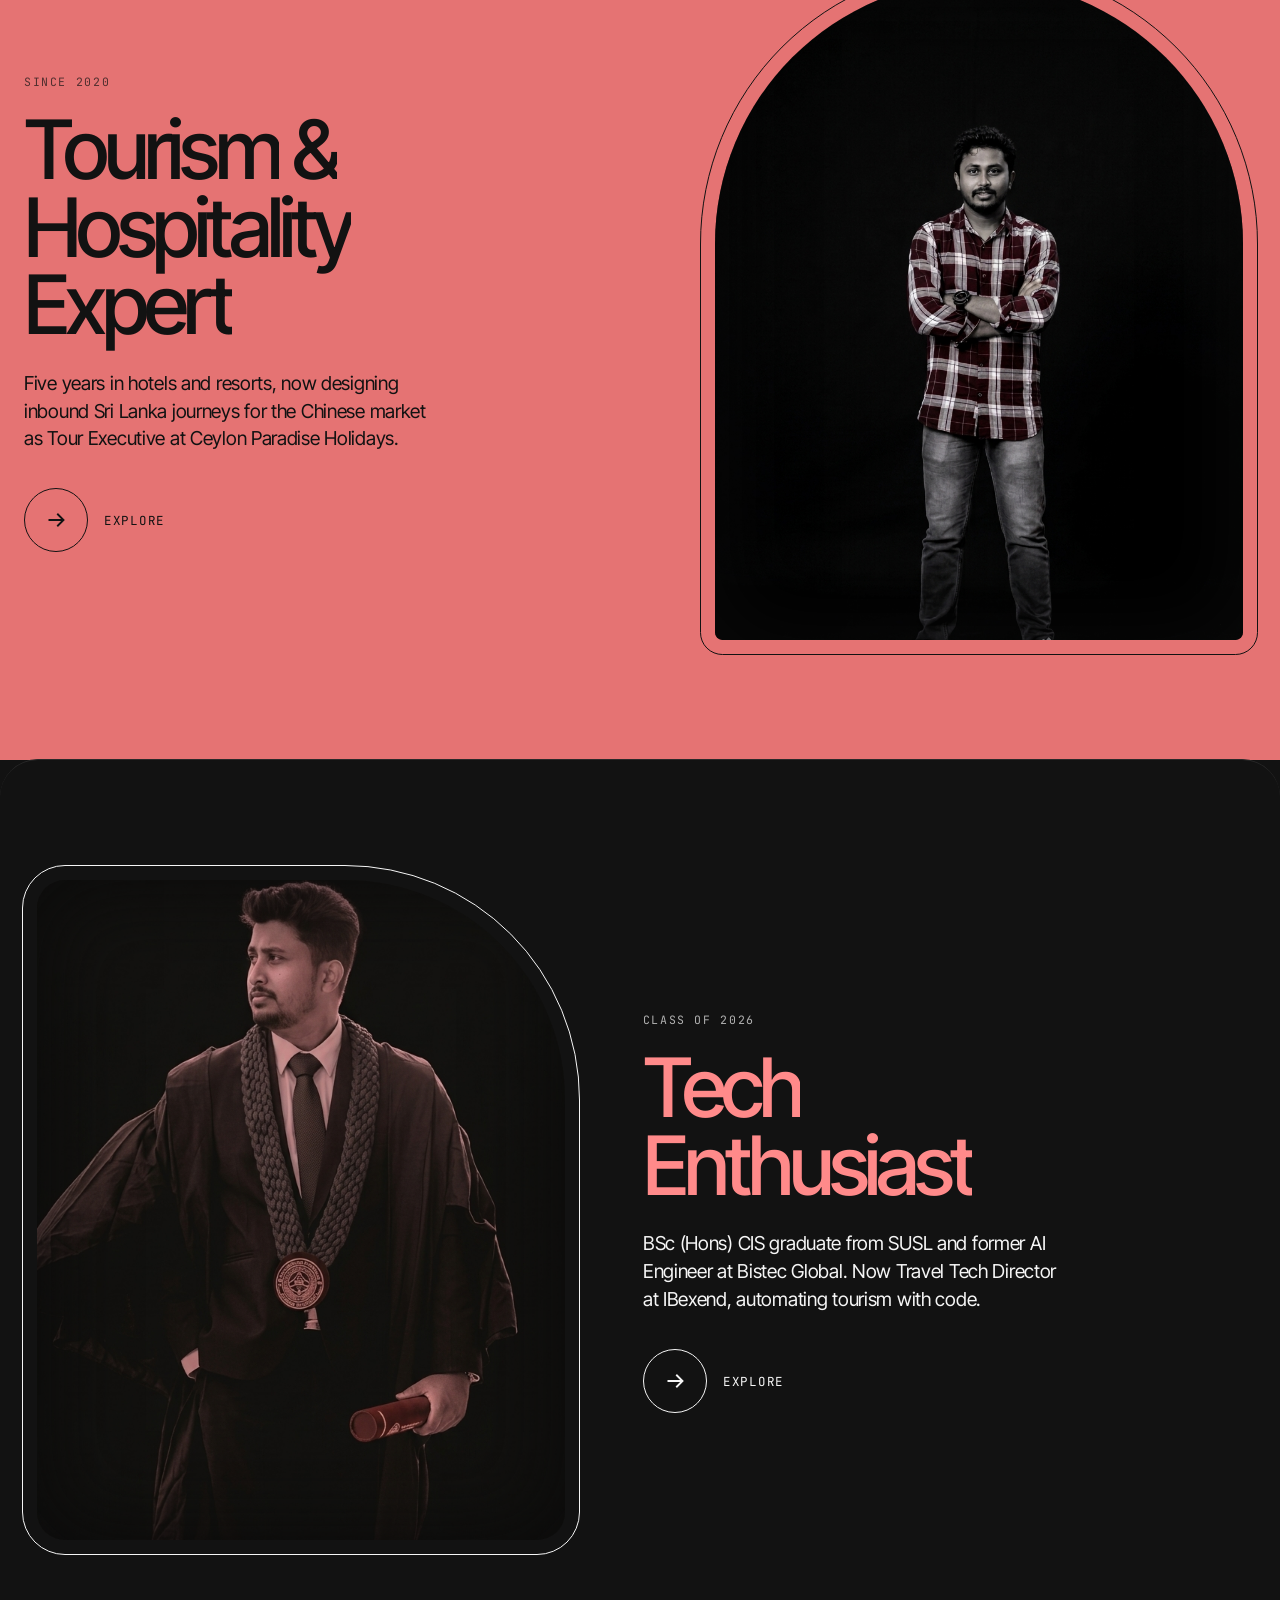
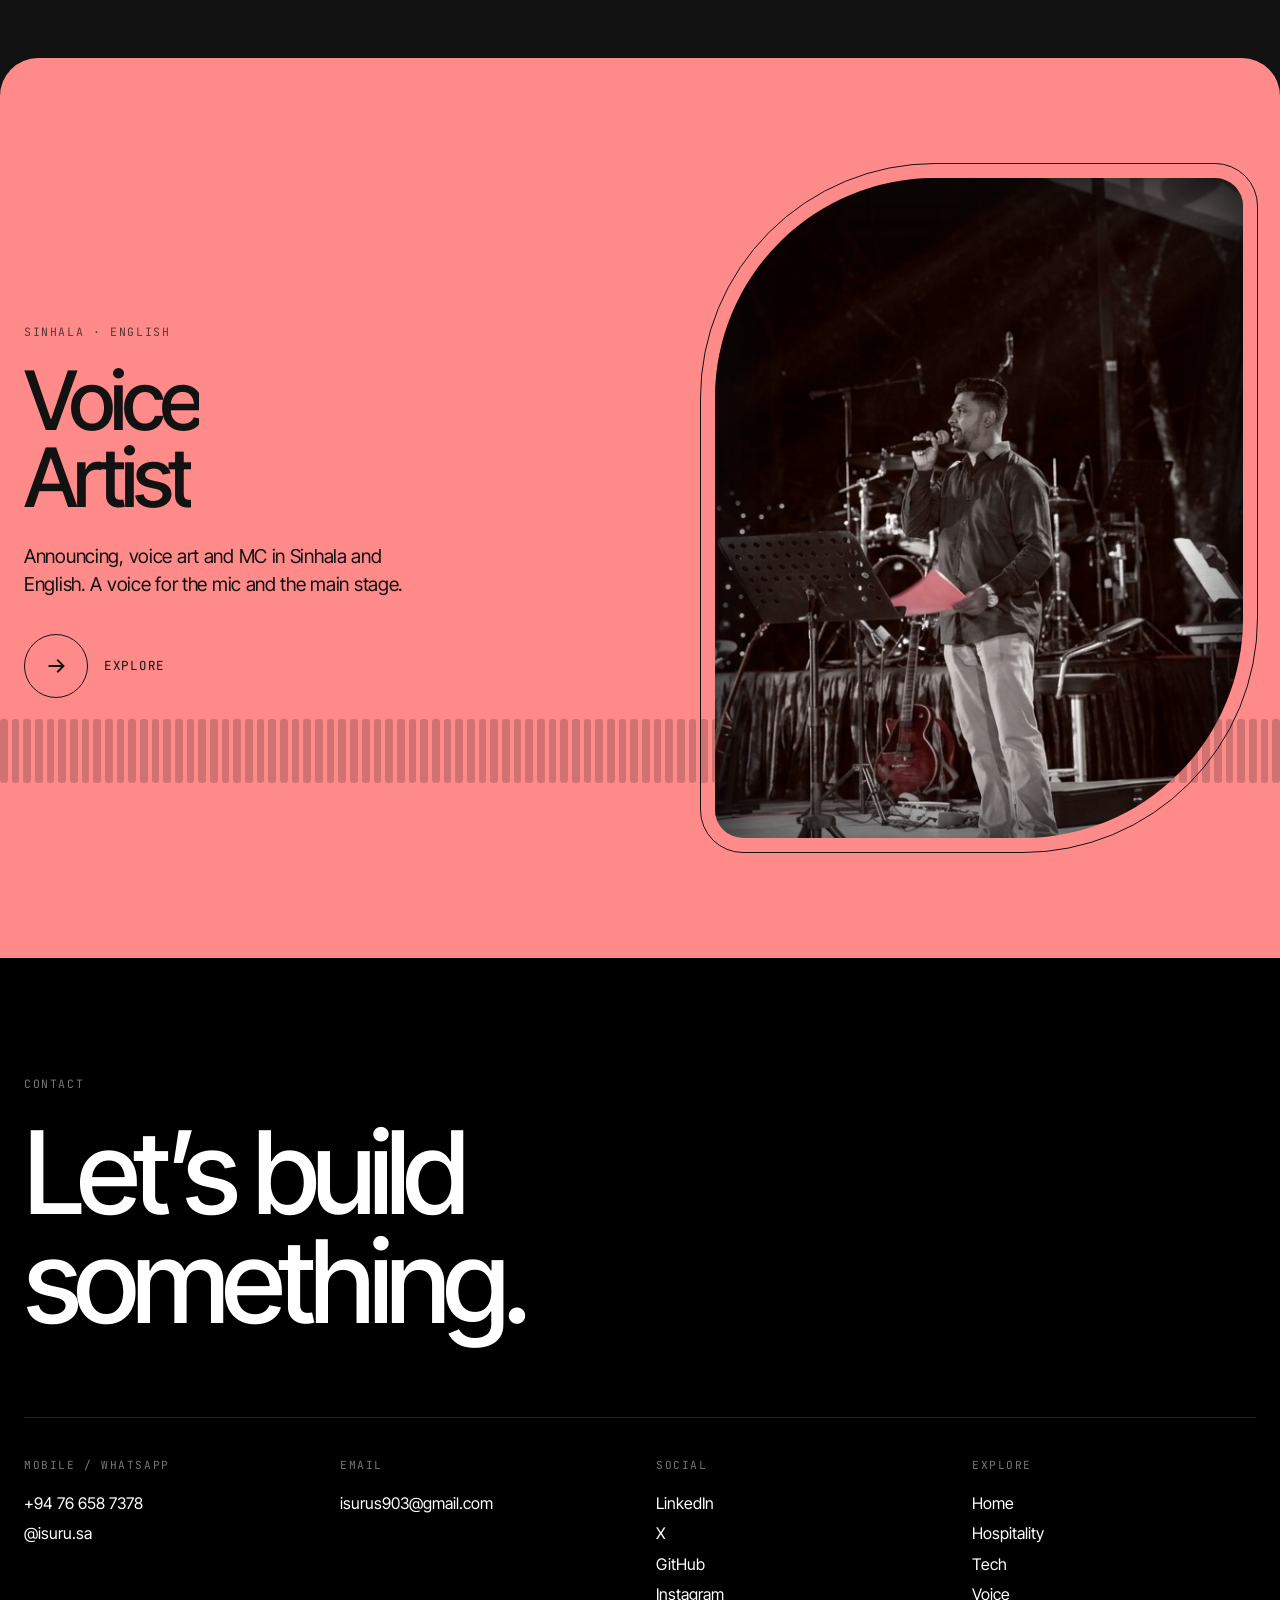
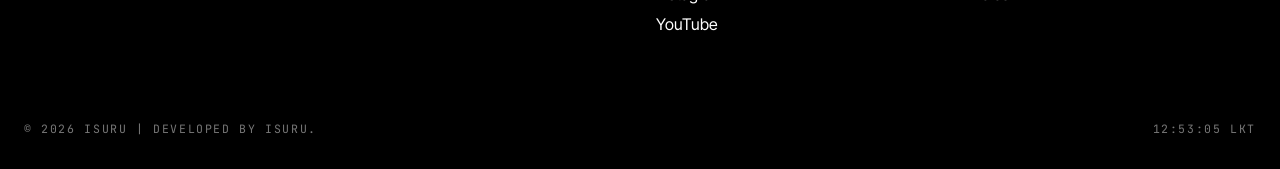
==== commit ecd1043a: "Update name to 'Isuru Aththanayake' in bio section" ====
--- a/index.html
+++ b/index.html
@@ -116,7 +116,7 @@
       </div>
       <div class="bio">
         <span class="mono rv" style="color:var(--red)">( About )</span>
-        <h2 class="rv" style="--d:.1s">Hi, I’m <em>Isuru</em> - a tourism professional, tech builder and a <em>voice</em> on the mic.</h2>
+        <h2 class="rv" style="--d:.1s">Hi, I’m <em>Isuru Aththanayake</em> - a tourism professional, tech builder and a <em>voice</em> on the mic.</h2>
         <p class="rv" style="--d:.2s">Five years in Sri Lankan hospitality taught me how to treat people. Today I’m a <b>Tour Executive</b> at Ceylon Paradise Holidays, specialised in the inbound Chinese market, and <b>Travel Tech Director</b> at IBexend, automating tourism with technology.</p>
         <p class="rv" style="--d:.3s">A BSc (Hons) CIS graduate from SUSL and former <b>Trainee AI Developer</b>, I also work as a Sinhala &amp; English <b>announcer, voice artist and MC</b>.</p>
         <div class="chips rv" style="--d:.4s">
